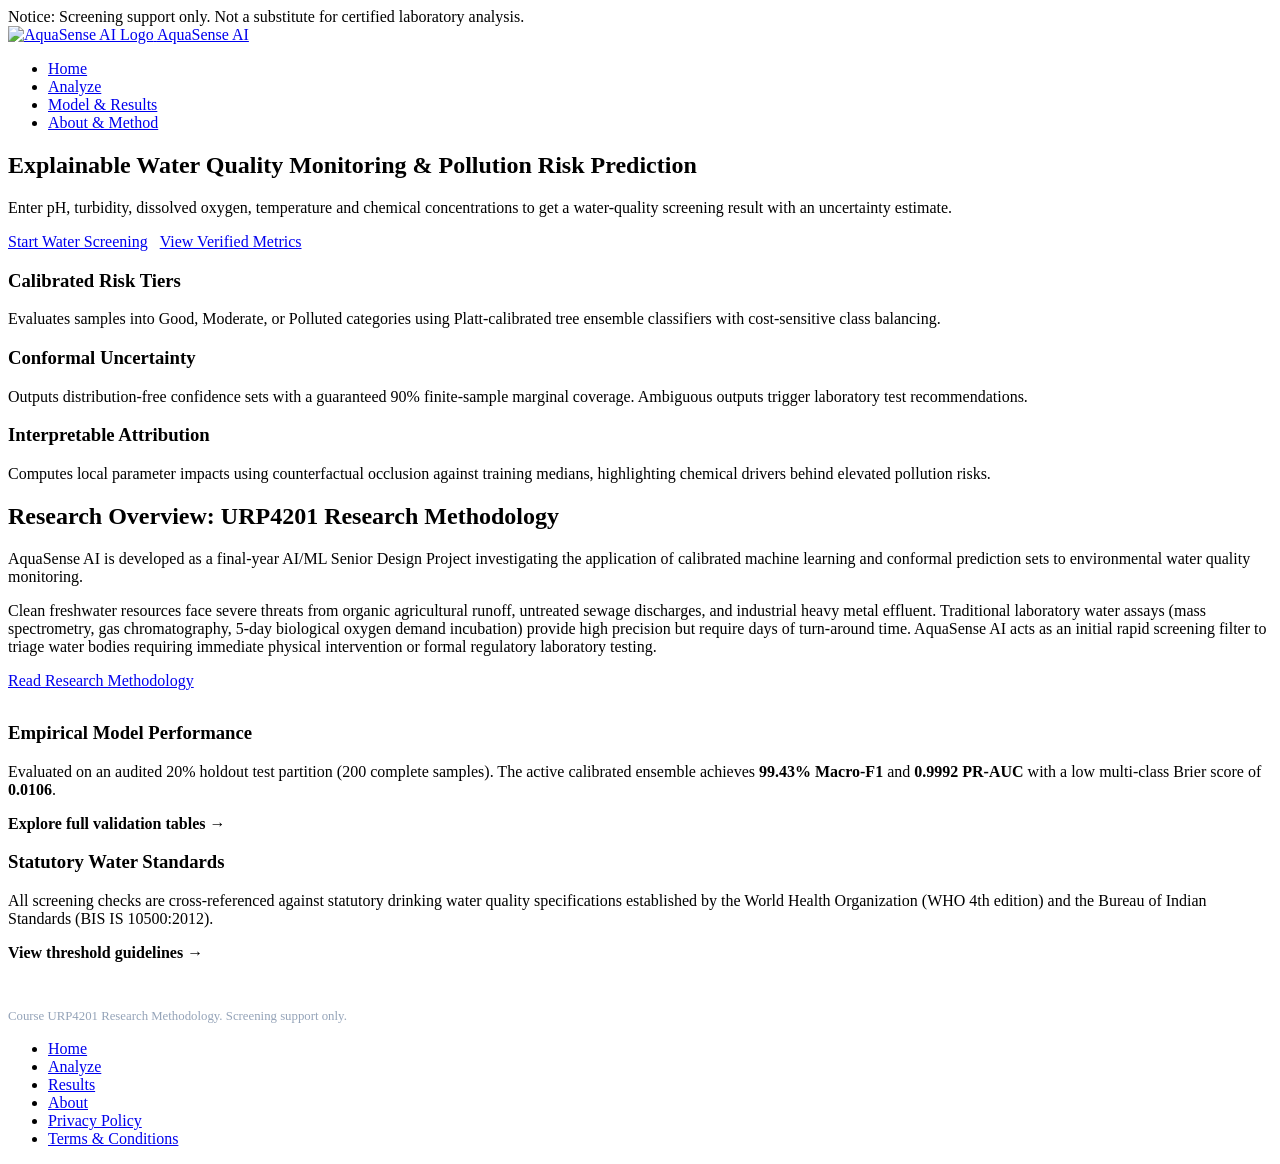
==== web/index.html @ 5e8488dc "feat: complete AquaSense AI senior design project transformation (URP4201) - Restructure codebase to" ====
<!DOCTYPE html>
<html lang="en">
<head>
  <meta charset="UTF-8">
  <meta name="viewport" content="width=device-width, initial-scale=1.0">
  <title>AquaSense AI: Water-Quality Screening & Pollution-Risk Prediction</title>
  <meta name="description" content="Explainable water-quality monitoring and pollution-risk screening with conformal uncertainty quantification. Final-year research project for URP4201.">
  <meta property="og:title" content="AquaSense AI: Water-Quality Screening">
  <meta property="og:description" content="Explainable water-quality monitoring with conformal uncertainty quantification.">
  <meta property="og:type" content="website">
  <link rel="icon" type="image/svg+xml" href="/favicon.svg">
  <link rel="icon" type="image/png" sizes="32x32" href="/favicon-32x32.png">
  <link rel="apple-touch-icon" href="/apple-touch-icon.png">
  <link rel="stylesheet" href="/css/style.css">
</head>
<body>

  <!-- Mandatory Statutory Notice -->
  <div class="disclaimer-banner">
    Notice: Screening support only. Not a substitute for certified laboratory analysis.
  </div>

  <!-- Navigation Header -->
  <header class="site-header">
    <div class="header-container">
      <a href="/index.html" class="brand-link">
        <img src="/favicon.svg" alt="AquaSense AI Logo" class="brand-logo">
        <span>AquaSense AI</span>
      </a>
      <nav>
        <ul class="nav-links">
          <li><a href="/index.html" class="active">Home</a></li>
          <li><a href="/analyze.html">Analyze</a></li>
          <li><a href="/results.html">Model & Results</a></li>
          <li><a href="/about.html">About & Method</a></li>
        </ul>
      </nav>
    </div>
  </header>

  <!-- Main Content -->
  <main class="main-content">
    <section class="hero-box">
      <h1>Explainable Water Quality Monitoring & Pollution Risk Prediction</h1>
      <p class="hero-lead">
        Enter pH, turbidity, dissolved oxygen, temperature and chemical concentrations to get a water-quality screening result with an uncertainty estimate.
      </p>
      <div style="display: flex; gap: 12px; flex-wrap: wrap;">
        <a href="/analyze.html" class="btn btn-primary">Start Water Screening</a>
        <a href="/results.html" class="btn btn-secondary">View Verified Metrics</a>
      </div>
    </section>

    <section class="grid-3">
      <div class="card">
        <h3>Calibrated Risk Tiers</h3>
        <p>
          Evaluates samples into Good, Moderate, or Polluted categories using Platt-calibrated tree ensemble classifiers with cost-sensitive class balancing.
        </p>
      </div>
      <div class="card">
        <h3>Conformal Uncertainty</h3>
        <p>
          Outputs distribution-free confidence sets with a guaranteed 90% finite-sample marginal coverage. Ambiguous outputs trigger laboratory test recommendations.
        </p>
      </div>
      <div class="card">
        <h3>Interpretable Attribution</h3>
        <p>
          Computes local parameter impacts using counterfactual occlusion against training medians, highlighting chemical drivers behind elevated pollution risks.
        </p>
      </div>
    </section>

    <section class="card" style="margin-bottom: 32px;">
      <h2>Research Overview: URP4201 Research Methodology</h2>
      <p>
        AquaSense AI is developed as a final-year AI/ML Senior Design Project investigating the application of calibrated machine learning and conformal prediction sets to environmental water quality monitoring.
      </p>
      <p>
        Clean freshwater resources face severe threats from organic agricultural runoff, untreated sewage discharges, and industrial heavy metal effluent. Traditional laboratory water assays (mass spectrometry, gas chromatography, 5-day biological oxygen demand incubation) provide high precision but require days of turn-around time. AquaSense AI acts as an initial rapid screening filter to triage water bodies requiring immediate physical intervention or formal regulatory laboratory testing.
      </p>
      <div style="margin-top: 16px;">
        <a href="/about.html" class="btn btn-secondary">Read Research Methodology</a>
      </div>
    </section>

    <section class="grid-2">
      <div class="card">
        <h3>Empirical Model Performance</h3>
        <p>
          Evaluated on an audited 20% holdout test partition (200 complete samples). The active calibrated ensemble achieves <strong>99.43% Macro-F1</strong> and <strong>0.9992 PR-AUC</strong> with a low multi-class Brier score of <strong>0.0106</strong>.
        </p>
        <a href="/results.html" style="color: var(--accent); font-weight: 600; text-decoration: none;">Explore full validation tables &rarr;</a>
      </div>
      <div class="card">
        <h3>Statutory Water Standards</h3>
        <p>
          All screening checks are cross-referenced against statutory drinking water quality specifications established by the World Health Organization (WHO 4th edition) and the Bureau of Indian Standards (BIS IS 10500:2012).
        </p>
        <a href="/about.html#standards" style="color: var(--accent); font-weight: 600; text-decoration: none;">View threshold guidelines &rarr;</a>
      </div>
    </section>
  </main>

  <!-- Footer -->
  <footer class="site-footer">
    <div class="footer-container">
      <div>
        <p style="color: #ffffff; font-weight: 600; margin-bottom: 4px;">AquaSense AI Research Initiative</p>
        <p style="font-size: 0.8rem; color: #94a3b8; margin-bottom: 0;">Course URP4201 Research Methodology. Screening support only.</p>
      </div>
      <ul class="footer-links">
        <li><a href="/index.html">Home</a></li>
        <li><a href="/analyze.html">Analyze</a></li>
        <li><a href="/results.html">Results</a></li>
        <li><a href="/about.html">About</a></li>
        <li><a href="/privacy.html">Privacy Policy</a></li>
        <li><a href="/terms.html">Terms & Conditions</a></li>
      </ul>
    </div>
  </footer>

  <script src="/js/main.js"></script>
</body>
</html>
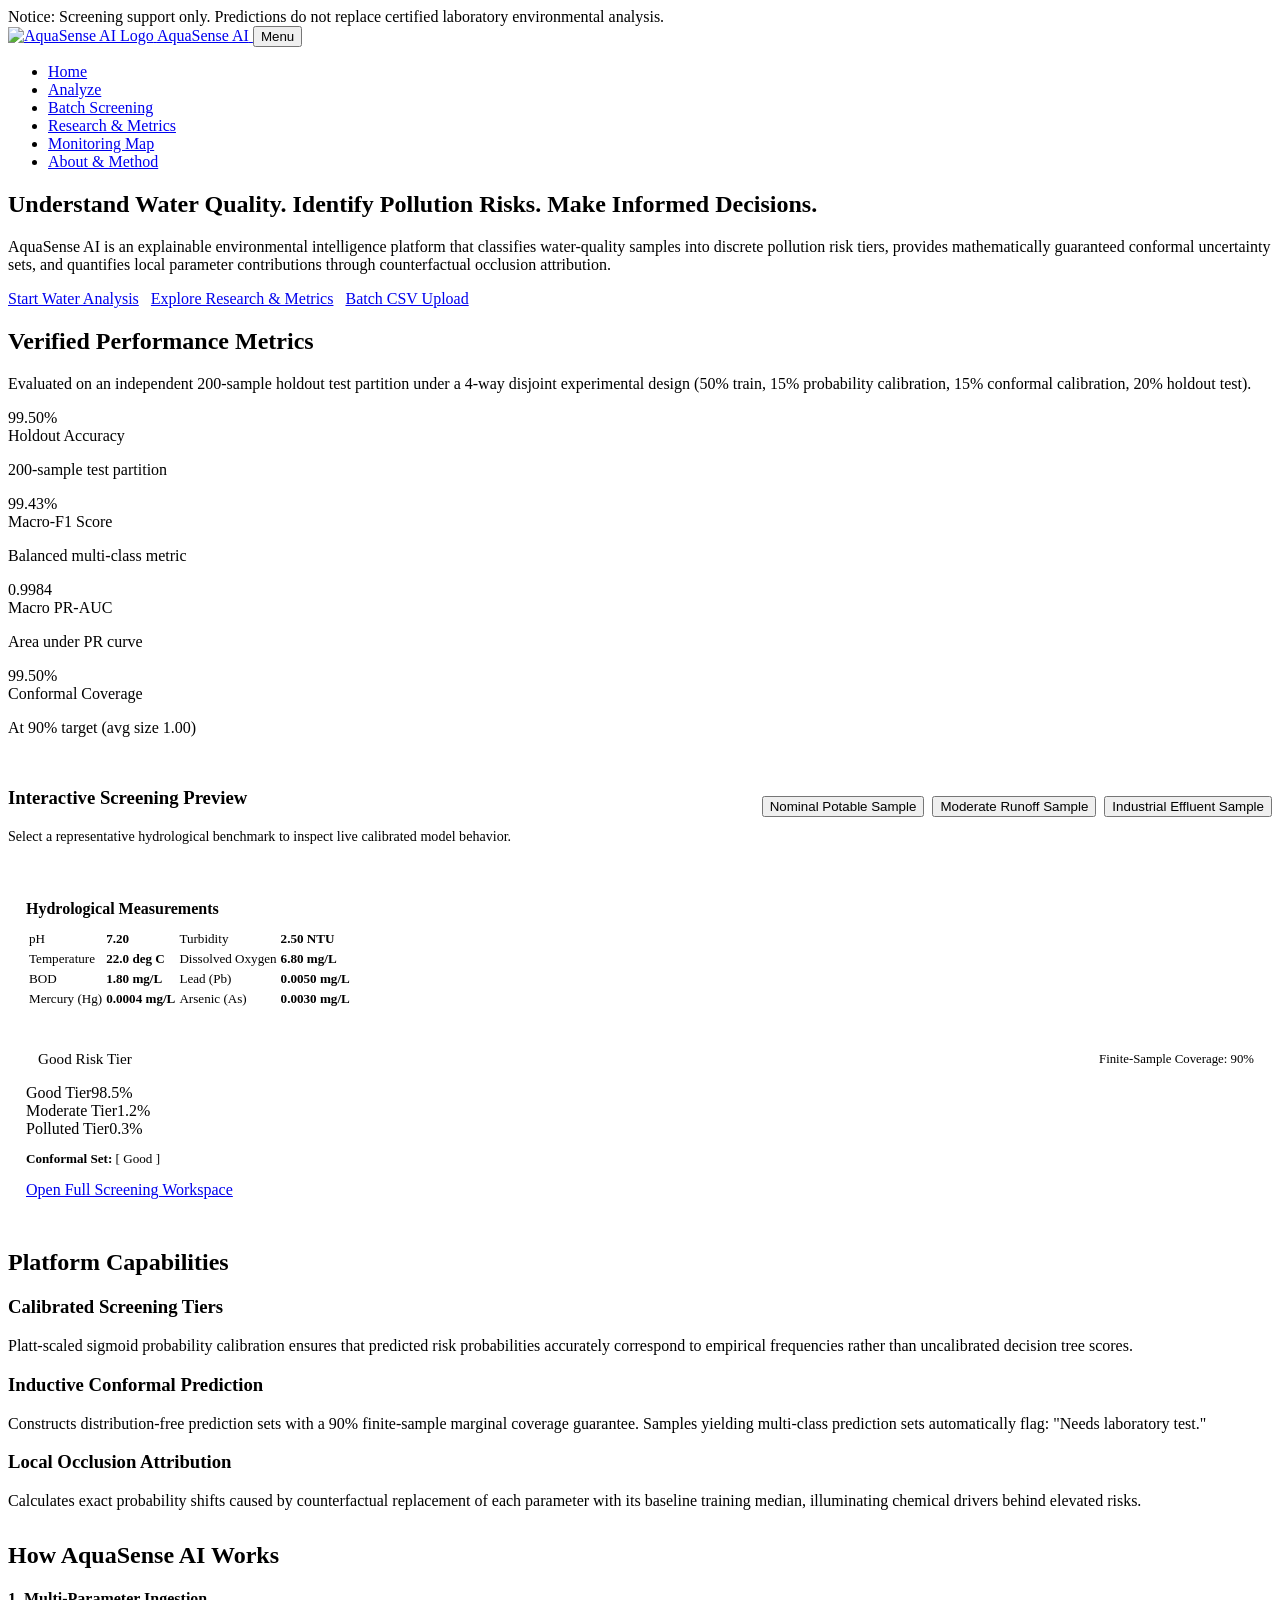
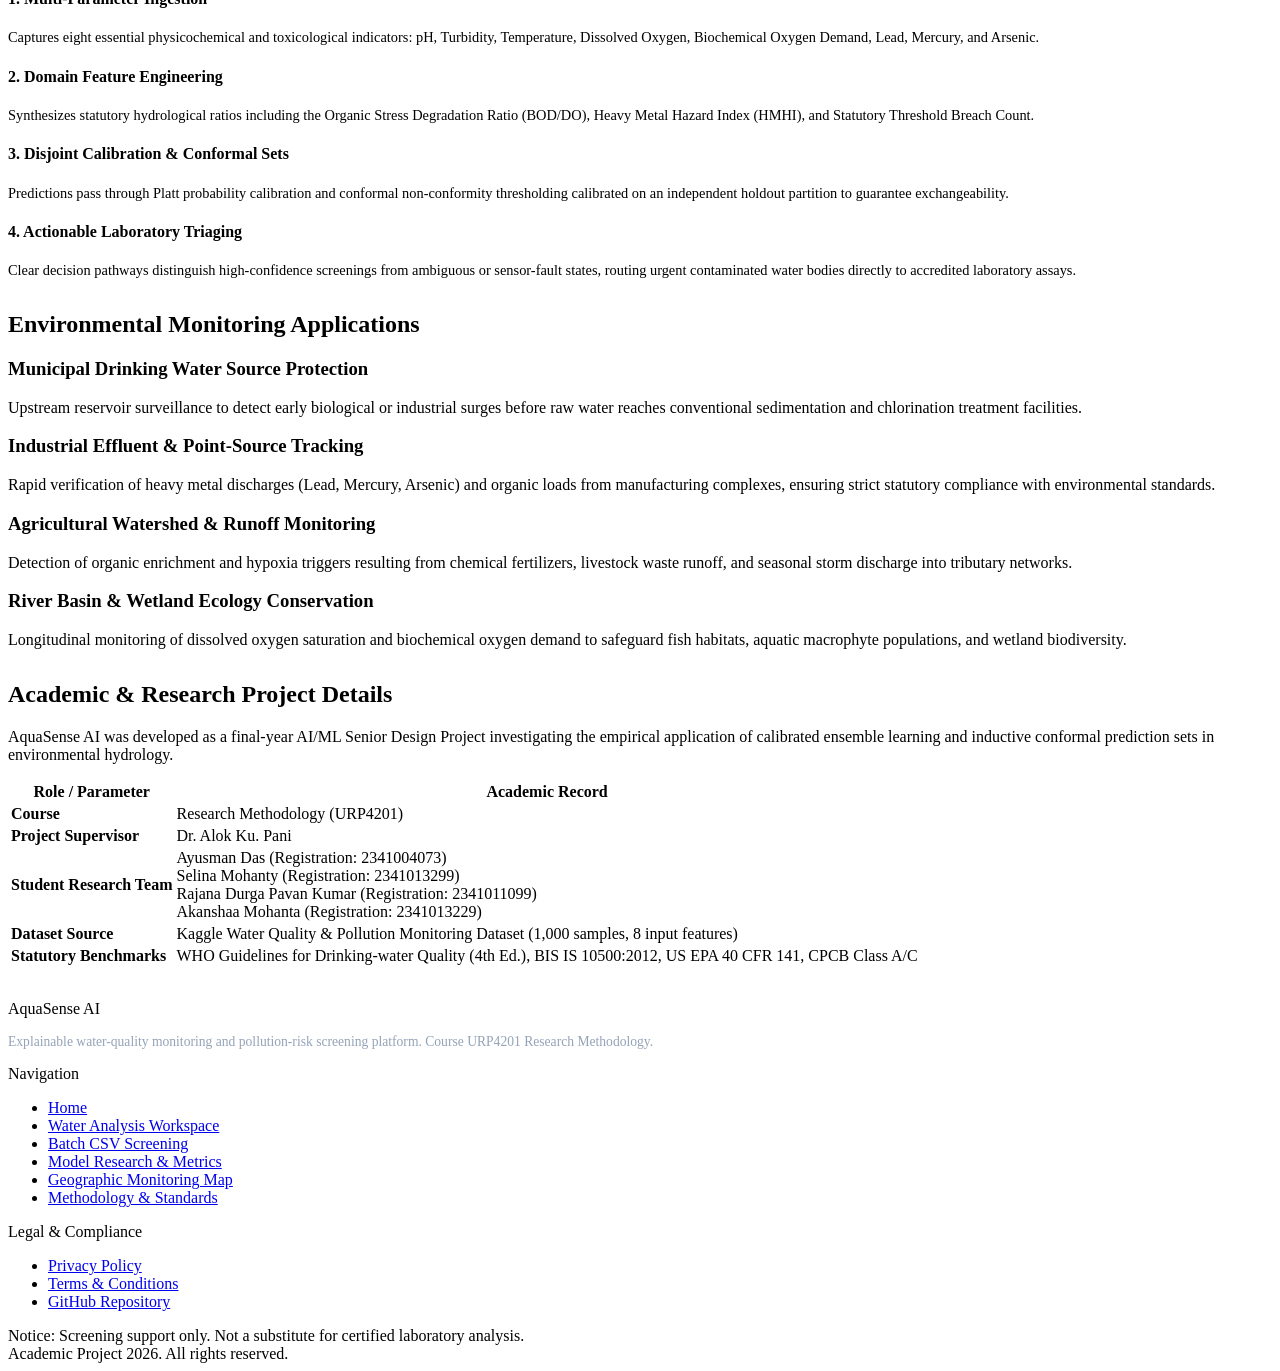
==== commit 65382e0d: "feat(v2): complete research-grade product redesign, 4-way disjoint conformal calibration, and enviro" ====
--- a/web/index.html
+++ b/web/index.html
@@ -3,11 +3,8 @@
 <head>
   <meta charset="UTF-8">
   <meta name="viewport" content="width=device-width, initial-scale=1.0">
-  <title>AquaSense AI: Water-Quality Screening & Pollution-Risk Prediction</title>
-  <meta name="description" content="Explainable water-quality monitoring and pollution-risk screening with conformal uncertainty quantification. Final-year research project for URP4201.">
-  <meta property="og:title" content="AquaSense AI: Water-Quality Screening">
-  <meta property="og:description" content="Explainable water-quality monitoring with conformal uncertainty quantification.">
-  <meta property="og:type" content="website">
+  <title>AquaSense AI: Environmental Water-Quality Intelligence Platform</title>
+  <meta name="description" content="Explainable water-quality monitoring, pollution-risk screening, and inductive conformal uncertainty prediction. Research project for course URP4201.">
   <link rel="icon" type="image/svg+xml" href="/favicon.svg">
   <link rel="icon" type="image/png" sizes="32x32" href="/favicon-32x32.png">
   <link rel="apple-touch-icon" href="/apple-touch-icon.png">
@@ -17,7 +14,7 @@
 
   <!-- Mandatory Statutory Notice -->
   <div class="disclaimer-banner">
-    Notice: Screening support only. Not a substitute for certified laboratory analysis.
+    Notice: Screening support only. Predictions do not replace certified laboratory environmental analysis.
   </div>
 
   <!-- Navigation Header -->
@@ -27,11 +24,14 @@
         <img src="/favicon.svg" alt="AquaSense AI Logo" class="brand-logo">
         <span>AquaSense AI</span>
       </a>
+      <button class="mobile-nav-toggle" id="mobile-nav-btn" aria-label="Toggle Navigation Menu">Menu</button>
       <nav>
-        <ul class="nav-links">
+        <ul class="nav-links" id="nav-menu">
           <li><a href="/index.html" class="active">Home</a></li>
           <li><a href="/analyze.html">Analyze</a></li>
-          <li><a href="/results.html">Model & Results</a></li>
+          <li><a href="/batch.html">Batch Screening</a></li>
+          <li><a href="/results.html">Research & Metrics</a></li>
+          <li><a href="/monitoring.html">Monitoring Map</a></li>
           <li><a href="/about.html">About & Method</a></li>
         </ul>
       </nav>
@@ -40,84 +40,273 @@
 
   <!-- Main Content -->
   <main class="main-content">
+    
+    <!-- Hero Section -->
     <section class="hero-box">
-      <h1>Explainable Water Quality Monitoring & Pollution Risk Prediction</h1>
+      <h1>Understand Water Quality. Identify Pollution Risks. Make Informed Decisions.</h1>
       <p class="hero-lead">
-        Enter pH, turbidity, dissolved oxygen, temperature and chemical concentrations to get a water-quality screening result with an uncertainty estimate.
+        AquaSense AI is an explainable environmental intelligence platform that classifies water-quality samples into discrete pollution risk tiers, provides mathematically guaranteed conformal uncertainty sets, and quantifies local parameter contributions through counterfactual occlusion attribution.
       </p>
       <div style="display: flex; gap: 12px; flex-wrap: wrap;">
-        <a href="/analyze.html" class="btn btn-primary">Start Water Screening</a>
-        <a href="/results.html" class="btn btn-secondary">View Verified Metrics</a>
-      </div>
-    </section>
-
-    <section class="grid-3">
-      <div class="card">
-        <h3>Calibrated Risk Tiers</h3>
-        <p>
-          Evaluates samples into Good, Moderate, or Polluted categories using Platt-calibrated tree ensemble classifiers with cost-sensitive class balancing.
-        </p>
-      </div>
-      <div class="card">
-        <h3>Conformal Uncertainty</h3>
-        <p>
-          Outputs distribution-free confidence sets with a guaranteed 90% finite-sample marginal coverage. Ambiguous outputs trigger laboratory test recommendations.
-        </p>
-      </div>
-      <div class="card">
-        <h3>Interpretable Attribution</h3>
-        <p>
-          Computes local parameter impacts using counterfactual occlusion against training medians, highlighting chemical drivers behind elevated pollution risks.
-        </p>
-      </div>
-    </section>
-
+        <a href="/analyze.html" class="btn btn-primary">Start Water Analysis</a>
+        <a href="/results.html" class="btn btn-secondary">Explore Research & Metrics</a>
+        <a href="/batch.html" class="btn btn-teal">Batch CSV Upload</a>
+      </div>
+    </section>
+
+    <!-- Key Verified Research Metrics -->
+    <section style="margin-bottom: 32px;">
+      <h2>Verified Performance Metrics</h2>
+      <p>
+        Evaluated on an independent 200-sample holdout test partition under a 4-way disjoint experimental design (50% train, 15% probability calibration, 15% conformal calibration, 20% holdout test).
+      </p>
+      <div class="stat-grid">
+        <div class="stat-card">
+          <div class="stat-value" id="stat-accuracy">99.50%</div>
+          <div class="stat-label">Holdout Accuracy</div>
+          <p class="stat-subtext">200-sample test partition</p>
+        </div>
+        <div class="stat-card">
+          <div class="stat-value" id="stat-f1">99.43%</div>
+          <div class="stat-label">Macro-F1 Score</div>
+          <p class="stat-subtext">Balanced multi-class metric</p>
+        </div>
+        <div class="stat-card">
+          <div class="stat-value" id="stat-prauc">0.9984</div>
+          <div class="stat-label">Macro PR-AUC</div>
+          <p class="stat-subtext">Area under PR curve</p>
+        </div>
+        <div class="stat-card">
+          <div class="stat-value" id="stat-coverage">99.50%</div>
+          <div class="stat-label">Conformal Coverage</div>
+          <p class="stat-subtext">At 90% target (avg size 1.00)</p>
+        </div>
+      </div>
+    </section>
+
+    <!-- Interactive Dashboard Preview -->
     <section class="card" style="margin-bottom: 32px;">
-      <h2>Research Overview: URP4201 Research Methodology</h2>
+      <div style="display: flex; justify-content: space-between; align-items: center; flex-wrap: wrap; gap: 12px; margin-bottom: 16px;">
+        <div>
+          <h3>Interactive Screening Preview</h3>
+          <p style="margin-bottom: 0; font-size: 0.88rem;">Select a representative hydrological benchmark to inspect live calibrated model behavior.</p>
+        </div>
+        <div style="display: flex; gap: 8px; flex-wrap: wrap;">
+          <button class="btn btn-secondary btn-sm" id="preview-btn-good">Nominal Potable Sample</button>
+          <button class="btn btn-secondary btn-sm" id="preview-btn-mod">Moderate Runoff Sample</button>
+          <button class="btn btn-secondary btn-sm" id="preview-btn-poll">Industrial Effluent Sample</button>
+        </div>
+      </div>
+
+      <div class="grid-2" style="margin-bottom: 0;">
+        <div style="background-color: var(--bg-primary); padding: 18px; border-radius: 4px; border: 1px solid var(--border-subtle);">
+          <h4 style="margin-bottom: 10px; color: var(--accent);">Hydrological Measurements</h4>
+          <table style="font-size: 0.82rem;">
+            <tbody>
+              <tr><td>pH</td><td id="prev-ph" style="font-weight: 600;">7.20</td><td>Turbidity</td><td id="prev-turb" style="font-weight: 600;">2.50 NTU</td></tr>
+              <tr><td>Temperature</td><td id="prev-temp" style="font-weight: 600;">22.0 deg C</td><td>Dissolved Oxygen</td><td id="prev-do" style="font-weight: 600;">6.80 mg/L</td></tr>
+              <tr><td>BOD</td><td id="prev-bod" style="font-weight: 600;">1.80 mg/L</td><td>Lead (Pb)</td><td id="prev-lead" style="font-weight: 600;">0.0050 mg/L</td></tr>
+              <tr><td>Mercury (Hg)</td><td id="prev-merc" style="font-weight: 600;">0.0004 mg/L</td><td>Arsenic (As)</td><td id="prev-ars" style="font-weight: 600;">0.0030 mg/L</td></tr>
+            </tbody>
+          </table>
+        </div>
+
+        <div style="background-color: var(--bg-primary); padding: 18px; border-radius: 4px; border: 1px solid var(--border-subtle); display: flex; flex-direction: column; justify-content: space-between;">
+          <div>
+            <div style="display: flex; justify-content: space-between; align-items: center; margin-bottom: 12px;">
+              <span id="prev-tier-badge" class="badge badge-good" style="font-size: 0.95rem; padding: 4px 12px;">Good Risk Tier</span>
+              <span style="font-size: 0.8rem; color: var(--text-muted);">Finite-Sample Coverage: 90%</span>
+            </div>
+            
+            <div style="margin-bottom: 12px;">
+              <div class="prob-item">
+                <div class="prob-header"><span>Good Tier</span><span id="prev-prob-good">98.5%</span></div>
+                <div class="prob-track"><div id="prev-bar-good" class="prob-fill-good" style="width: 98.5%;"></div></div>
+              </div>
+              <div class="prob-item">
+                <div class="prob-header"><span>Moderate Tier</span><span id="prev-prob-mod">1.2%</span></div>
+                <div class="prob-track"><div id="prev-bar-mod" class="prob-fill-moderate" style="width: 1.2%;"></div></div>
+              </div>
+              <div class="prob-item">
+                <div class="prob-header"><span>Polluted Tier</span><span id="prev-prob-poll">0.3%</span></div>
+                <div class="prob-track"><div id="prev-bar-poll" class="prob-fill-polluted" style="width: 0.3%;"></div></div>
+              </div>
+            </div>
+
+            <p style="font-size: 0.82rem; margin-bottom: 4px;">
+              <strong>Conformal Set:</strong> <span id="prev-conformal-set">[ Good ]</span>
+            </p>
+          </div>
+          <div style="margin-top: 10px;">
+            <a href="/analyze.html" class="btn btn-primary btn-sm" style="width: 100%;">Open Full Screening Workspace</a>
+          </div>
+        </div>
+      </div>
+    </section>
+
+    <!-- Platform Capabilities -->
+    <section style="margin-bottom: 32px;">
+      <h2>Platform Capabilities</h2>
+      <div class="grid-3">
+        <div class="card">
+          <h3>Calibrated Screening Tiers</h3>
+          <p>
+            Platt-scaled sigmoid probability calibration ensures that predicted risk probabilities accurately correspond to empirical frequencies rather than uncalibrated decision tree scores.
+          </p>
+        </div>
+        <div class="card">
+          <h3>Inductive Conformal Prediction</h3>
+          <p>
+            Constructs distribution-free prediction sets with a 90% finite-sample marginal coverage guarantee. Samples yielding multi-class prediction sets automatically flag: "Needs laboratory test."
+          </p>
+        </div>
+        <div class="card">
+          <h3>Local Occlusion Attribution</h3>
+          <p>
+            Calculates exact probability shifts caused by counterfactual replacement of each parameter with its baseline training median, illuminating chemical drivers behind elevated risks.
+          </p>
+        </div>
+      </div>
+    </section>
+
+    <!-- How It Works -->
+    <section class="card" style="margin-bottom: 32px;">
+      <h2>How AquaSense AI Works</h2>
+      <div class="grid-2" style="margin-bottom: 0;">
+        <div>
+          <h4 style="color: var(--accent);">1. Multi-Parameter Ingestion</h4>
+          <p style="font-size: 0.9rem;">
+            Captures eight essential physicochemical and toxicological indicators: pH, Turbidity, Temperature, Dissolved Oxygen, Biochemical Oxygen Demand, Lead, Mercury, and Arsenic.
+          </p>
+          <h4 style="color: var(--accent);">2. Domain Feature Engineering</h4>
+          <p style="font-size: 0.9rem;">
+            Synthesizes statutory hydrological ratios including the Organic Stress Degradation Ratio (BOD/DO), Heavy Metal Hazard Index (HMHI), and Statutory Threshold Breach Count.
+          </p>
+        </div>
+        <div>
+          <h4 style="color: var(--accent);">3. Disjoint Calibration & Conformal Sets</h4>
+          <p style="font-size: 0.9rem;">
+            Predictions pass through Platt probability calibration and conformal non-conformity thresholding calibrated on an independent holdout partition to guarantee exchangeability.
+          </p>
+          <h4 style="color: var(--accent);">4. Actionable Laboratory Triaging</h4>
+          <p style="font-size: 0.9rem;">
+            Clear decision pathways distinguish high-confidence screenings from ambiguous or sensor-fault states, routing urgent contaminated water bodies directly to accredited laboratory assays.
+          </p>
+        </div>
+      </div>
+    </section>
+
+    <!-- Environmental Applications -->
+    <section style="margin-bottom: 32px;">
+      <h2>Environmental Monitoring Applications</h2>
+      <div class="grid-2">
+        <div class="card">
+          <h3>Municipal Drinking Water Source Protection</h3>
+          <p>
+            Upstream reservoir surveillance to detect early biological or industrial surges before raw water reaches conventional sedimentation and chlorination treatment facilities.
+          </p>
+        </div>
+        <div class="card">
+          <h3>Industrial Effluent & Point-Source Tracking</h3>
+          <p>
+            Rapid verification of heavy metal discharges (Lead, Mercury, Arsenic) and organic loads from manufacturing complexes, ensuring strict statutory compliance with environmental standards.
+          </p>
+        </div>
+        <div class="card">
+          <h3>Agricultural Watershed & Runoff Monitoring</h3>
+          <p>
+            Detection of organic enrichment and hypoxia triggers resulting from chemical fertilizers, livestock waste runoff, and seasonal storm discharge into tributary networks.
+          </p>
+        </div>
+        <div class="card">
+          <h3>River Basin & Wetland Ecology Conservation</h3>
+          <p>
+            Longitudinal monitoring of dissolved oxygen saturation and biochemical oxygen demand to safeguard fish habitats, aquatic macrophyte populations, and wetland biodiversity.
+          </p>
+        </div>
+      </div>
+    </section>
+
+    <!-- Academic Information & Research Team -->
+    <section class="card" style="margin-bottom: 32px;">
+      <h2>Academic & Research Project Details</h2>
       <p>
-        AquaSense AI is developed as a final-year AI/ML Senior Design Project investigating the application of calibrated machine learning and conformal prediction sets to environmental water quality monitoring.
+        AquaSense AI was developed as a final-year AI/ML Senior Design Project investigating the empirical application of calibrated ensemble learning and inductive conformal prediction sets in environmental hydrology.
       </p>
-      <p>
-        Clean freshwater resources face severe threats from organic agricultural runoff, untreated sewage discharges, and industrial heavy metal effluent. Traditional laboratory water assays (mass spectrometry, gas chromatography, 5-day biological oxygen demand incubation) provide high precision but require days of turn-around time. AquaSense AI acts as an initial rapid screening filter to triage water bodies requiring immediate physical intervention or formal regulatory laboratory testing.
-      </p>
-      <div style="margin-top: 16px;">
-        <a href="/about.html" class="btn btn-secondary">Read Research Methodology</a>
-      </div>
-    </section>
-
-    <section class="grid-2">
-      <div class="card">
-        <h3>Empirical Model Performance</h3>
-        <p>
-          Evaluated on an audited 20% holdout test partition (200 complete samples). The active calibrated ensemble achieves <strong>99.43% Macro-F1</strong> and <strong>0.9992 PR-AUC</strong> with a low multi-class Brier score of <strong>0.0106</strong>.
-        </p>
-        <a href="/results.html" style="color: var(--accent); font-weight: 600; text-decoration: none;">Explore full validation tables &rarr;</a>
-      </div>
-      <div class="card">
-        <h3>Statutory Water Standards</h3>
-        <p>
-          All screening checks are cross-referenced against statutory drinking water quality specifications established by the World Health Organization (WHO 4th edition) and the Bureau of Indian Standards (BIS IS 10500:2012).
-        </p>
-        <a href="/about.html#standards" style="color: var(--accent); font-weight: 600; text-decoration: none;">View threshold guidelines &rarr;</a>
-      </div>
-    </section>
+      
+      <div class="table-wrapper">
+        <table>
+          <thead>
+            <tr>
+              <th>Role / Parameter</th>
+              <th>Academic Record</th>
+            </tr>
+          </thead>
+          <tbody>
+            <tr>
+              <td><strong>Course</strong></td>
+              <td>Research Methodology (URP4201)</td>
+            </tr>
+            <tr>
+              <td><strong>Project Supervisor</strong></td>
+              <td>Dr. Alok Ku. Pani</td>
+            </tr>
+            <tr>
+              <td><strong>Student Research Team</strong></td>
+              <td>
+                Ayusman Das (Registration: 2341004073)<br>
+                Selina Mohanty (Registration: 2341013299)<br>
+                Rajana Durga Pavan Kumar (Registration: 2341011099)<br>
+                Akanshaa Mohanta (Registration: 2341013229)
+              </td>
+            </tr>
+            <tr>
+              <td><strong>Dataset Source</strong></td>
+              <td>Kaggle Water Quality & Pollution Monitoring Dataset (1,000 samples, 8 input features)</td>
+            </tr>
+            <tr>
+              <td><strong>Statutory Benchmarks</strong></td>
+              <td>WHO Guidelines for Drinking-water Quality (4th Ed.), BIS IS 10500:2012, US EPA 40 CFR 141, CPCB Class A/C</td>
+            </tr>
+          </tbody>
+        </table>
+      </div>
+    </section>
+
   </main>
 
-  <!-- Footer -->
+  <!-- Site Footer -->
   <footer class="site-footer">
     <div class="footer-container">
-      <div>
-        <p style="color: #ffffff; font-weight: 600; margin-bottom: 4px;">AquaSense AI Research Initiative</p>
-        <p style="font-size: 0.8rem; color: #94a3b8; margin-bottom: 0;">Course URP4201 Research Methodology. Screening support only.</p>
-      </div>
-      <ul class="footer-links">
-        <li><a href="/index.html">Home</a></li>
-        <li><a href="/analyze.html">Analyze</a></li>
-        <li><a href="/results.html">Results</a></li>
-        <li><a href="/about.html">About</a></li>
-        <li><a href="/privacy.html">Privacy Policy</a></li>
-        <li><a href="/terms.html">Terms & Conditions</a></li>
-      </ul>
+      <div class="footer-col">
+        <div class="footer-title">AquaSense AI</div>
+        <p style="font-size: 0.85rem; color: #94a3b8; line-height: 1.5;">
+          Explainable water-quality monitoring and pollution-risk screening platform. Course URP4201 Research Methodology.
+        </p>
+      </div>
+      <div class="footer-col">
+        <div class="footer-title">Navigation</div>
+        <ul class="footer-links">
+          <li><a href="/index.html">Home</a></li>
+          <li><a href="/analyze.html">Water Analysis Workspace</a></li>
+          <li><a href="/batch.html">Batch CSV Screening</a></li>
+          <li><a href="/results.html">Model Research & Metrics</a></li>
+          <li><a href="/monitoring.html">Geographic Monitoring Map</a></li>
+          <li><a href="/about.html">Methodology & Standards</a></li>
+        </ul>
+      </div>
+      <div class="footer-col">
+        <div class="footer-title">Legal & Compliance</div>
+        <ul class="footer-links">
+          <li><a href="/privacy.html">Privacy Policy</a></li>
+          <li><a href="/terms.html">Terms & Conditions</a></li>
+          <li><a href="https://github.com/DurgaPavan0923/AquaSenseAI" target="_blank" rel="noopener noreferrer">GitHub Repository</a></li>
+        </ul>
+      </div>
+    </div>
+    <div class="footer-bottom">
+      <div>Notice: Screening support only. Not a substitute for certified laboratory analysis.</div>
+      <div>Academic Project 2026. All rights reserved.</div>
     </div>
   </footer>
 
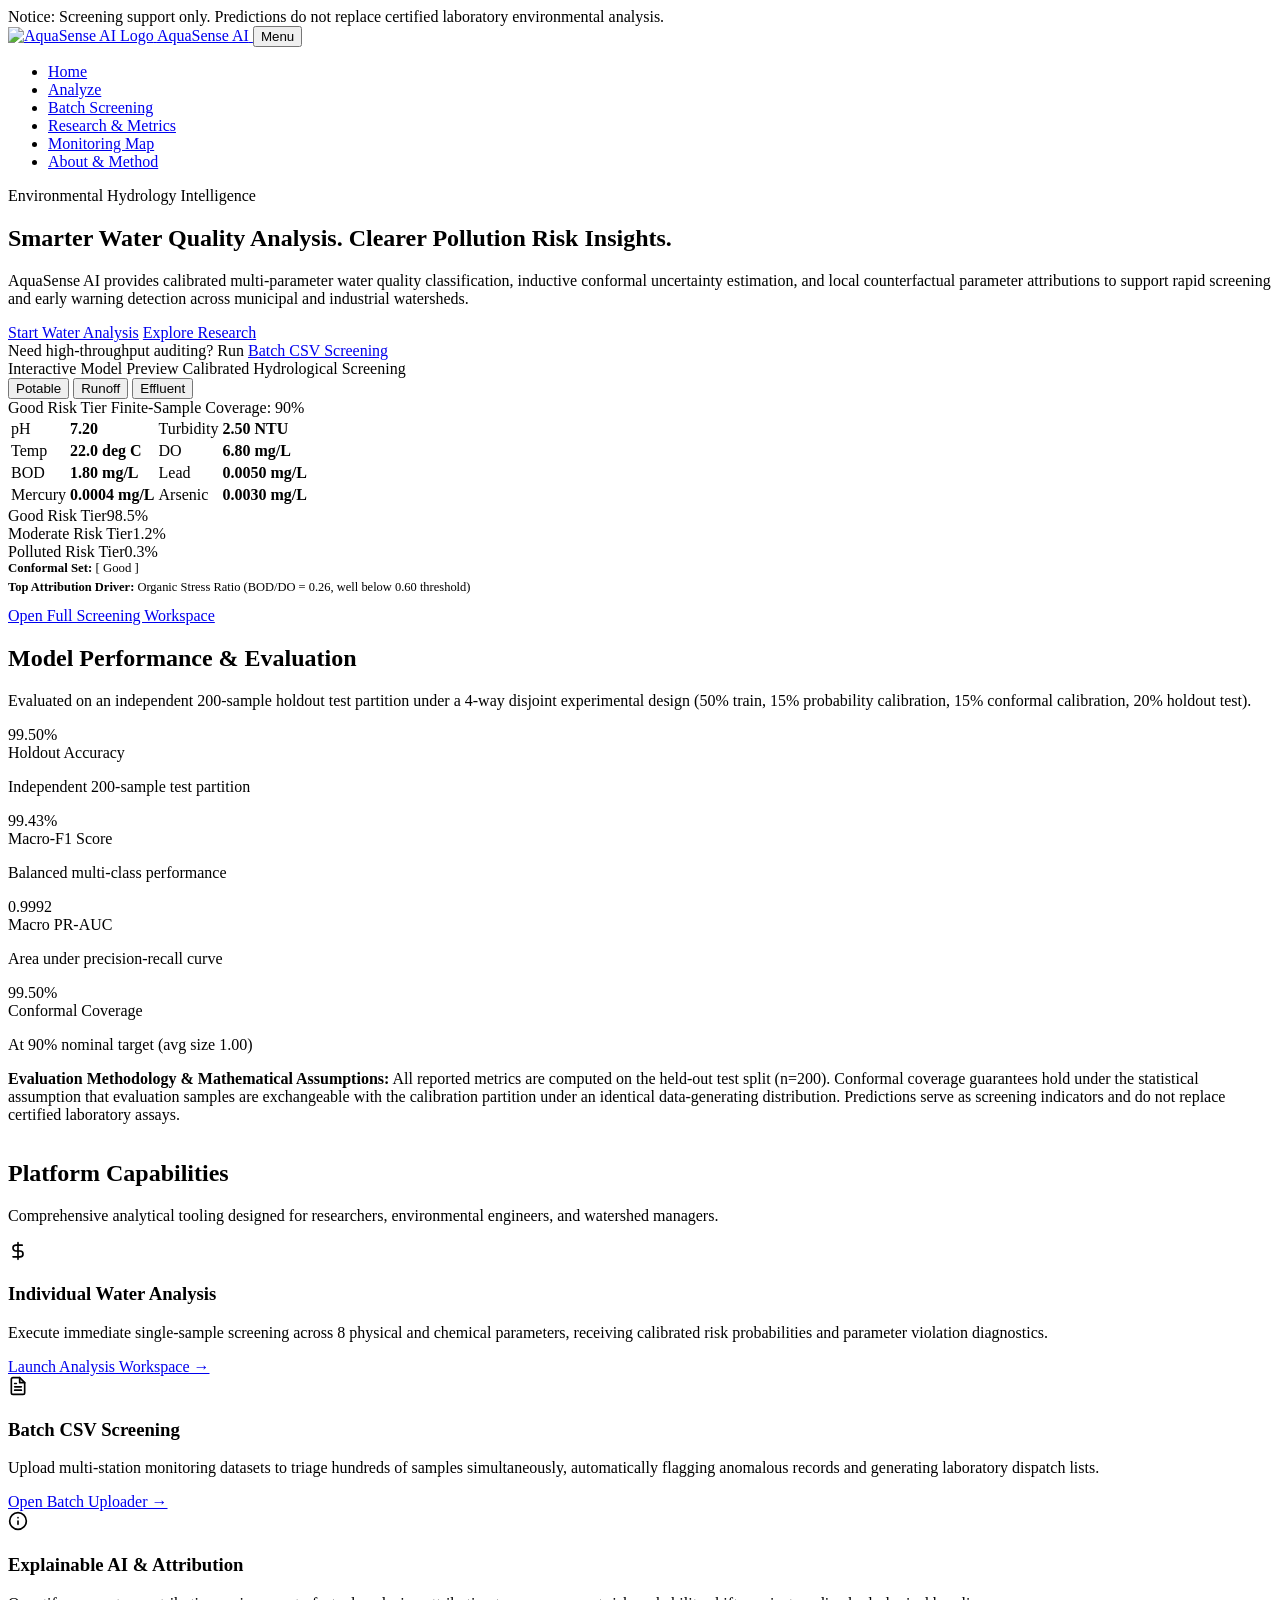
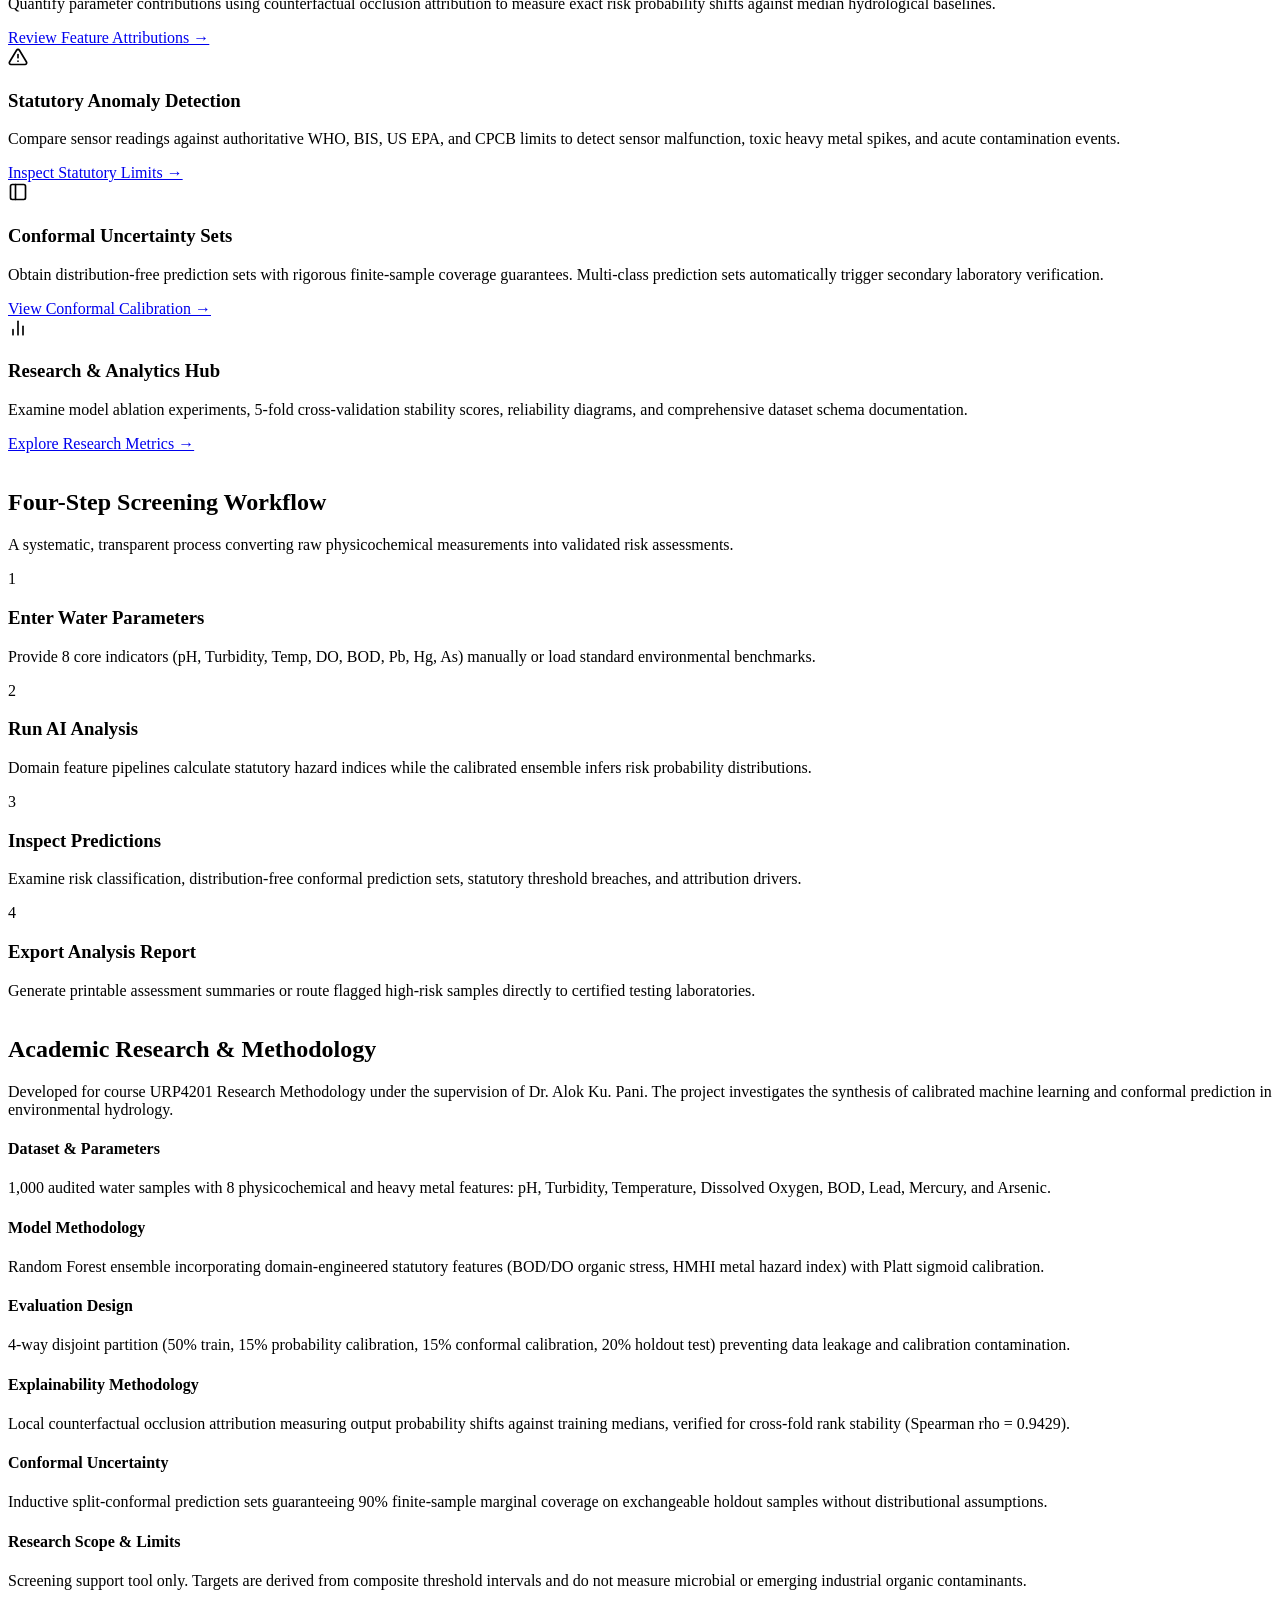
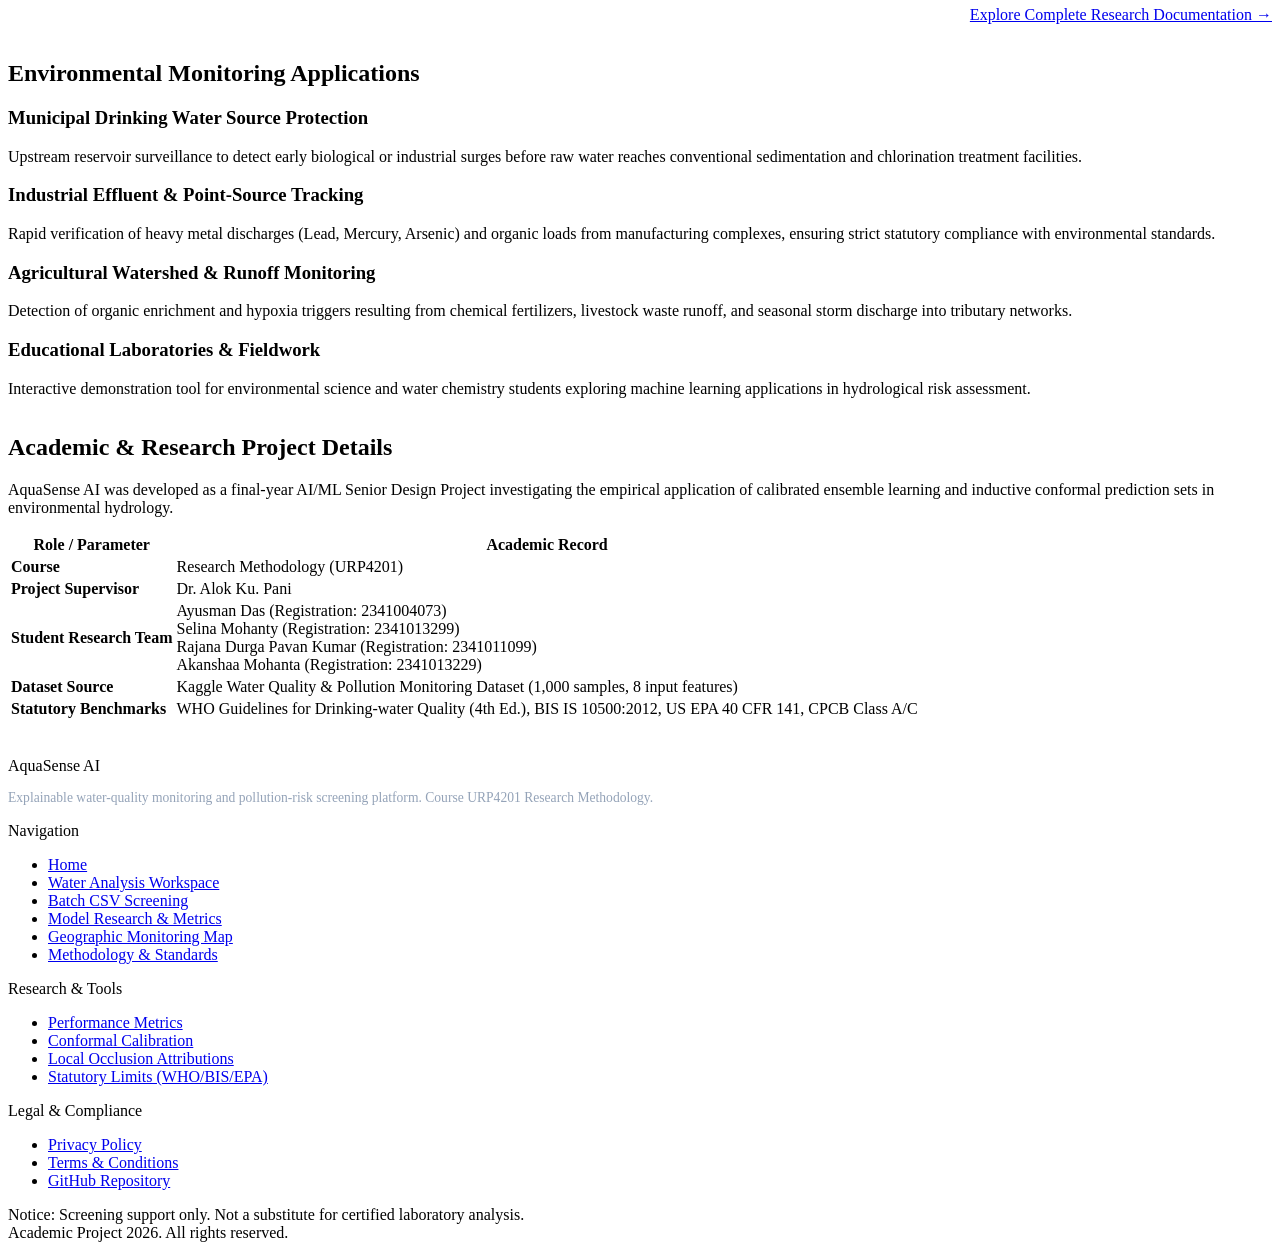
==== commit c49e292b: "feat(homepage): redesign homepage layout with two-column hero, preview card, workflow, and capabilit" ====
--- a/web/index.html
+++ b/web/index.html
@@ -20,19 +20,19 @@
   <!-- Navigation Header -->
   <header class="site-header">
     <div class="header-container">
-      <a href="/index.html" class="brand-link">
-        <img src="/favicon.svg" alt="AquaSense AI Logo" class="brand-logo">
+      <a href="/index.html" class="brand-link" aria-label="AquaSense AI Homepage">
+        <img src="/favicon.svg" alt="AquaSense AI Logo" class="brand-logo" width="28" height="28">
         <span>AquaSense AI</span>
       </a>
       <button class="mobile-nav-toggle" id="mobile-nav-btn" aria-label="Toggle Navigation Menu">Menu</button>
-      <nav>
+      <nav aria-label="Main Navigation">
         <ul class="nav-links" id="nav-menu">
           <li><a href="/index.html" class="active">Home</a></li>
           <li><a href="/analyze.html">Analyze</a></li>
           <li><a href="/batch.html">Batch Screening</a></li>
-          <li><a href="/results.html">Research & Metrics</a></li>
+          <li><a href="/results.html">Research &amp; Metrics</a></li>
           <li><a href="/monitoring.html">Monitoring Map</a></li>
-          <li><a href="/about.html">About & Method</a></li>
+          <li><a href="/about.html">About &amp; Method</a></li>
         </ul>
       </nav>
     </div>
@@ -41,22 +41,98 @@
   <!-- Main Content -->
   <main class="main-content">
     
-    <!-- Hero Section -->
-    <section class="hero-box">
-      <h1>Understand Water Quality. Identify Pollution Risks. Make Informed Decisions.</h1>
-      <p class="hero-lead">
-        AquaSense AI is an explainable environmental intelligence platform that classifies water-quality samples into discrete pollution risk tiers, provides mathematically guaranteed conformal uncertainty sets, and quantifies local parameter contributions through counterfactual occlusion attribution.
-      </p>
-      <div style="display: flex; gap: 12px; flex-wrap: wrap;">
-        <a href="/analyze.html" class="btn btn-primary">Start Water Analysis</a>
-        <a href="/results.html" class="btn btn-secondary">Explore Research & Metrics</a>
-        <a href="/batch.html" class="btn btn-teal">Batch CSV Upload</a>
-      </div>
-    </section>
-
-    <!-- Key Verified Research Metrics -->
-    <section style="margin-bottom: 32px;">
-      <h2>Verified Performance Metrics</h2>
+    <!-- Hero Section: Modern Two-Column Layout -->
+    <section class="hero-two-col">
+      <div class="hero-content">
+        <div class="hero-badge-pill">Environmental Hydrology Intelligence</div>
+        <h1>Smarter Water Quality Analysis. Clearer Pollution Risk Insights.</h1>
+        <p class="hero-lead">
+          AquaSense AI provides calibrated multi-parameter water quality classification, inductive conformal uncertainty estimation, and local counterfactual parameter attributions to support rapid screening and early warning detection across municipal and industrial watersheds.
+        </p>
+        <div class="hero-actions">
+          <a href="/analyze.html" class="btn btn-primary">Start Water Analysis</a>
+          <a href="/results.html" class="btn btn-secondary">Explore Research</a>
+        </div>
+        <div class="hero-batch-link">
+          Need high-throughput auditing? Run <a href="/batch.html">Batch CSV Screening</a>
+        </div>
+      </div>
+
+      <div class="hero-preview-card">
+        <div class="preview-header">
+          <div class="preview-header-titles">
+            <span class="preview-title">Interactive Model Preview</span>
+            <span class="preview-subtitle">Calibrated Hydrological Screening</span>
+          </div>
+          <div class="preview-toggle-group">
+            <button class="btn btn-secondary btn-sm preview-btn active" id="preview-btn-good">Potable</button>
+            <button class="btn btn-secondary btn-sm preview-btn" id="preview-btn-mod">Runoff</button>
+            <button class="btn btn-secondary btn-sm preview-btn" id="preview-btn-poll">Effluent</button>
+          </div>
+        </div>
+
+        <div class="preview-classification-bar">
+          <span id="prev-tier-badge" class="badge badge-good">Good Risk Tier</span>
+          <span class="preview-confidence-tag">Finite-Sample Coverage: 90%</span>
+        </div>
+
+        <!-- Compact Parameter Table -->
+        <table class="preview-table">
+          <tbody>
+            <tr>
+              <td>pH</td><td id="prev-ph" style="font-weight: 600;">7.20</td>
+              <td>Turbidity</td><td id="prev-turb" style="font-weight: 600;">2.50 NTU</td>
+            </tr>
+            <tr>
+              <td>Temp</td><td id="prev-temp" style="font-weight: 600;">22.0 deg C</td>
+              <td>DO</td><td id="prev-do" style="font-weight: 600;">6.80 mg/L</td>
+            </tr>
+            <tr>
+              <td>BOD</td><td id="prev-bod" style="font-weight: 600;">1.80 mg/L</td>
+              <td>Lead</td><td id="prev-lead" style="font-weight: 600;">0.0050 mg/L</td>
+            </tr>
+            <tr>
+              <td>Mercury</td><td id="prev-merc" style="font-weight: 600;">0.0004 mg/L</td>
+              <td>Arsenic</td><td id="prev-ars" style="font-weight: 600;">0.0030 mg/L</td>
+            </tr>
+          </tbody>
+        </table>
+
+        <!-- Calibrated Probability Bars -->
+        <div class="preview-prob-group">
+          <div class="prob-item">
+            <div class="prob-header"><span>Good Risk Tier</span><span id="prev-prob-good">98.5%</span></div>
+            <div class="prob-track"><div id="prev-bar-good" class="prob-fill-good" style="width: 98.5%;"></div></div>
+          </div>
+          <div class="prob-item">
+            <div class="prob-header"><span>Moderate Risk Tier</span><span id="prev-prob-mod">1.2%</span></div>
+            <div class="prob-track"><div id="prev-bar-mod" class="prob-fill-moderate" style="width: 1.2%;"></div></div>
+          </div>
+          <div class="prob-item">
+            <div class="prob-header"><span>Polluted Risk Tier</span><span id="prev-prob-poll">0.3%</span></div>
+            <div class="prob-track"><div id="prev-bar-poll" class="prob-fill-polluted" style="width: 0.3%;"></div></div>
+          </div>
+        </div>
+
+        <!-- Explainability Factor -->
+        <div class="preview-footer-info">
+          <div style="font-size: 0.8rem; margin-bottom: 4px;">
+            <strong>Conformal Set:</strong> <span id="prev-conformal-set">[ Good ]</span>
+          </div>
+          <div style="font-size: 0.78rem; color: var(--text-muted);">
+            <strong>Top Attribution Driver:</strong> <span id="prev-attribution">Organic Stress Ratio (BOD/DO = 0.26, well below 0.60 threshold)</span>
+          </div>
+        </div>
+
+        <div style="margin-top: 12px;">
+          <a href="/analyze.html" class="btn btn-primary btn-sm" style="width: 100%;">Open Full Screening Workspace</a>
+        </div>
+      </div>
+    </section>
+
+    <!-- Model Performance & Evaluation Section -->
+    <section style="margin-bottom: 36px;">
+      <h2>Model Performance &amp; Evaluation</h2>
       <p>
         Evaluated on an independent 200-sample holdout test partition under a 4-way disjoint experimental design (50% train, 15% probability calibration, 15% conformal calibration, 20% holdout test).
       </p>
@@ -64,140 +140,255 @@
         <div class="stat-card">
           <div class="stat-value" id="stat-accuracy">99.50%</div>
           <div class="stat-label">Holdout Accuracy</div>
-          <p class="stat-subtext">200-sample test partition</p>
+          <p class="stat-subtext">Independent 200-sample test partition</p>
         </div>
         <div class="stat-card">
           <div class="stat-value" id="stat-f1">99.43%</div>
           <div class="stat-label">Macro-F1 Score</div>
-          <p class="stat-subtext">Balanced multi-class metric</p>
+          <p class="stat-subtext">Balanced multi-class performance</p>
         </div>
         <div class="stat-card">
-          <div class="stat-value" id="stat-prauc">0.9984</div>
+          <div class="stat-value" id="stat-prauc">0.9992</div>
           <div class="stat-label">Macro PR-AUC</div>
-          <p class="stat-subtext">Area under PR curve</p>
+          <p class="stat-subtext">Area under precision-recall curve</p>
         </div>
         <div class="stat-card">
           <div class="stat-value" id="stat-coverage">99.50%</div>
           <div class="stat-label">Conformal Coverage</div>
-          <p class="stat-subtext">At 90% target (avg size 1.00)</p>
-        </div>
-      </div>
-    </section>
-
-    <!-- Interactive Dashboard Preview -->
-    <section class="card" style="margin-bottom: 32px;">
-      <div style="display: flex; justify-content: space-between; align-items: center; flex-wrap: wrap; gap: 12px; margin-bottom: 16px;">
-        <div>
-          <h3>Interactive Screening Preview</h3>
-          <p style="margin-bottom: 0; font-size: 0.88rem;">Select a representative hydrological benchmark to inspect live calibrated model behavior.</p>
-        </div>
-        <div style="display: flex; gap: 8px; flex-wrap: wrap;">
-          <button class="btn btn-secondary btn-sm" id="preview-btn-good">Nominal Potable Sample</button>
-          <button class="btn btn-secondary btn-sm" id="preview-btn-mod">Moderate Runoff Sample</button>
-          <button class="btn btn-secondary btn-sm" id="preview-btn-poll">Industrial Effluent Sample</button>
-        </div>
-      </div>
-
-      <div class="grid-2" style="margin-bottom: 0;">
-        <div style="background-color: var(--bg-primary); padding: 18px; border-radius: 4px; border: 1px solid var(--border-subtle);">
-          <h4 style="margin-bottom: 10px; color: var(--accent);">Hydrological Measurements</h4>
-          <table style="font-size: 0.82rem;">
-            <tbody>
-              <tr><td>pH</td><td id="prev-ph" style="font-weight: 600;">7.20</td><td>Turbidity</td><td id="prev-turb" style="font-weight: 600;">2.50 NTU</td></tr>
-              <tr><td>Temperature</td><td id="prev-temp" style="font-weight: 600;">22.0 deg C</td><td>Dissolved Oxygen</td><td id="prev-do" style="font-weight: 600;">6.80 mg/L</td></tr>
-              <tr><td>BOD</td><td id="prev-bod" style="font-weight: 600;">1.80 mg/L</td><td>Lead (Pb)</td><td id="prev-lead" style="font-weight: 600;">0.0050 mg/L</td></tr>
-              <tr><td>Mercury (Hg)</td><td id="prev-merc" style="font-weight: 600;">0.0004 mg/L</td><td>Arsenic (As)</td><td id="prev-ars" style="font-weight: 600;">0.0030 mg/L</td></tr>
-            </tbody>
-          </table>
-        </div>
-
-        <div style="background-color: var(--bg-primary); padding: 18px; border-radius: 4px; border: 1px solid var(--border-subtle); display: flex; flex-direction: column; justify-content: space-between;">
+          <p class="stat-subtext">At 90% nominal target (avg size 1.00)</p>
+        </div>
+      </div>
+      <div class="methodology-box">
+        <strong>Evaluation Methodology &amp; Mathematical Assumptions:</strong> All reported metrics are computed on the held-out test split (n=200). Conformal coverage guarantees hold under the statistical assumption that evaluation samples are exchangeable with the calibration partition under an identical data-generating distribution. Predictions serve as screening indicators and do not replace certified laboratory assays.
+      </div>
+    </section>
+
+    <!-- Platform Capabilities Section -->
+    <section style="margin-bottom: 36px;">
+      <h2>Platform Capabilities</h2>
+      <p>Comprehensive analytical tooling designed for researchers, environmental engineers, and watershed managers.</p>
+      <div class="capability-grid">
+        
+        <!-- Capability 1 -->
+        <div class="capability-card">
           <div>
-            <div style="display: flex; justify-content: space-between; align-items: center; margin-bottom: 12px;">
-              <span id="prev-tier-badge" class="badge badge-good" style="font-size: 0.95rem; padding: 4px 12px;">Good Risk Tier</span>
-              <span style="font-size: 0.8rem; color: var(--text-muted);">Finite-Sample Coverage: 90%</span>
+            <div class="capability-icon-wrap">
+              <svg width="20" height="20" viewBox="0 0 24 24" fill="none" stroke="currentColor" stroke-width="2" stroke-linecap="round" stroke-linejoin="round">
+                <path d="M12 2v20M17 5H9.5a3.5 3.5 0 0 0 0 7h5a3.5 3.5 0 0 1 0 7H6"/>
+              </svg>
             </div>
-            
-            <div style="margin-bottom: 12px;">
-              <div class="prob-item">
-                <div class="prob-header"><span>Good Tier</span><span id="prev-prob-good">98.5%</span></div>
-                <div class="prob-track"><div id="prev-bar-good" class="prob-fill-good" style="width: 98.5%;"></div></div>
-              </div>
-              <div class="prob-item">
-                <div class="prob-header"><span>Moderate Tier</span><span id="prev-prob-mod">1.2%</span></div>
-                <div class="prob-track"><div id="prev-bar-mod" class="prob-fill-moderate" style="width: 1.2%;"></div></div>
-              </div>
-              <div class="prob-item">
-                <div class="prob-header"><span>Polluted Tier</span><span id="prev-prob-poll">0.3%</span></div>
-                <div class="prob-track"><div id="prev-bar-poll" class="prob-fill-polluted" style="width: 0.3%;"></div></div>
-              </div>
+            <h3 class="capability-title">Individual Water Analysis</h3>
+            <p class="capability-desc">
+              Execute immediate single-sample screening across 8 physical and chemical parameters, receiving calibrated risk probabilities and parameter violation diagnostics.
+            </p>
+          </div>
+          <a href="/analyze.html" class="capability-link">
+            Launch Analysis Workspace &rarr;
+          </a>
+        </div>
+
+        <!-- Capability 2 -->
+        <div class="capability-card">
+          <div>
+            <div class="capability-icon-wrap">
+              <svg width="20" height="20" viewBox="0 0 24 24" fill="none" stroke="currentColor" stroke-width="2" stroke-linecap="round" stroke-linejoin="round">
+                <path d="M14 2H6a2 2 0 0 0-2 2v16a2 2 0 0 0 2 2h12a2 2 0 0 0 2-2V8z"/>
+                <polyline points="14 2 14 8 20 8"/>
+                <line x1="16" y1="13" x2="8" y2="13"/>
+                <line x1="16" y1="17" x2="8" y2="17"/>
+                <polyline points="10 9 9 9 8 9"/>
+              </svg>
             </div>
-
-            <p style="font-size: 0.82rem; margin-bottom: 4px;">
-              <strong>Conformal Set:</strong> <span id="prev-conformal-set">[ Good ]</span>
+            <h3 class="capability-title">Batch CSV Screening</h3>
+            <p class="capability-desc">
+              Upload multi-station monitoring datasets to triage hundreds of samples simultaneously, automatically flagging anomalous records and generating laboratory dispatch lists.
             </p>
           </div>
-          <div style="margin-top: 10px;">
-            <a href="/analyze.html" class="btn btn-primary btn-sm" style="width: 100%;">Open Full Screening Workspace</a>
-          </div>
-        </div>
-      </div>
-    </section>
-
-    <!-- Platform Capabilities -->
-    <section style="margin-bottom: 32px;">
-      <h2>Platform Capabilities</h2>
-      <div class="grid-3">
-        <div class="card">
-          <h3>Calibrated Screening Tiers</h3>
-          <p>
-            Platt-scaled sigmoid probability calibration ensures that predicted risk probabilities accurately correspond to empirical frequencies rather than uncalibrated decision tree scores.
-          </p>
-        </div>
-        <div class="card">
-          <h3>Inductive Conformal Prediction</h3>
-          <p>
-            Constructs distribution-free prediction sets with a 90% finite-sample marginal coverage guarantee. Samples yielding multi-class prediction sets automatically flag: "Needs laboratory test."
-          </p>
-        </div>
-        <div class="card">
-          <h3>Local Occlusion Attribution</h3>
-          <p>
-            Calculates exact probability shifts caused by counterfactual replacement of each parameter with its baseline training median, illuminating chemical drivers behind elevated risks.
-          </p>
-        </div>
-      </div>
-    </section>
-
-    <!-- How It Works -->
-    <section class="card" style="margin-bottom: 32px;">
-      <h2>How AquaSense AI Works</h2>
-      <div class="grid-2" style="margin-bottom: 0;">
-        <div>
-          <h4 style="color: var(--accent);">1. Multi-Parameter Ingestion</h4>
-          <p style="font-size: 0.9rem;">
-            Captures eight essential physicochemical and toxicological indicators: pH, Turbidity, Temperature, Dissolved Oxygen, Biochemical Oxygen Demand, Lead, Mercury, and Arsenic.
-          </p>
-          <h4 style="color: var(--accent);">2. Domain Feature Engineering</h4>
-          <p style="font-size: 0.9rem;">
-            Synthesizes statutory hydrological ratios including the Organic Stress Degradation Ratio (BOD/DO), Heavy Metal Hazard Index (HMHI), and Statutory Threshold Breach Count.
-          </p>
-        </div>
-        <div>
-          <h4 style="color: var(--accent);">3. Disjoint Calibration & Conformal Sets</h4>
-          <p style="font-size: 0.9rem;">
-            Predictions pass through Platt probability calibration and conformal non-conformity thresholding calibrated on an independent holdout partition to guarantee exchangeability.
-          </p>
-          <h4 style="color: var(--accent);">4. Actionable Laboratory Triaging</h4>
-          <p style="font-size: 0.9rem;">
-            Clear decision pathways distinguish high-confidence screenings from ambiguous or sensor-fault states, routing urgent contaminated water bodies directly to accredited laboratory assays.
-          </p>
-        </div>
-      </div>
-    </section>
-
-    <!-- Environmental Applications -->
-    <section style="margin-bottom: 32px;">
+          <a href="/batch.html" class="capability-link">
+            Open Batch Uploader &rarr;
+          </a>
+        </div>
+
+        <!-- Capability 3 -->
+        <div class="capability-card">
+          <div>
+            <div class="capability-icon-wrap">
+              <svg width="20" height="20" viewBox="0 0 24 24" fill="none" stroke="currentColor" stroke-width="2" stroke-linecap="round" stroke-linejoin="round">
+                <circle cx="12" cy="12" r="10"/>
+                <line x1="12" y1="16" x2="12" y2="12"/>
+                <line x1="12" y1="8" x2="12.01" y2="8"/>
+              </svg>
+            </div>
+            <h3 class="capability-title">Explainable AI &amp; Attribution</h3>
+            <p class="capability-desc">
+              Quantify parameter contributions using counterfactual occlusion attribution to measure exact risk probability shifts against median hydrological baselines.
+            </p>
+          </div>
+          <a href="/results.html" class="capability-link">
+            Review Feature Attributions &rarr;
+          </a>
+        </div>
+
+        <!-- Capability 4 -->
+        <div class="capability-card">
+          <div>
+            <div class="capability-icon-wrap">
+              <svg width="20" height="20" viewBox="0 0 24 24" fill="none" stroke="currentColor" stroke-width="2" stroke-linecap="round" stroke-linejoin="round">
+                <path d="M10.29 3.86L1.82 18a2 2 0 0 0 1.71 3h16.94a2 2 0 0 0 1.71-3L13.71 3.86a2 2 0 0 0-3.42 0z"/>
+                <line x1="12" y1="9" x2="12" y2="13"/>
+                <line x1="12" y1="17" x2="12.01" y2="17"/>
+              </svg>
+            </div>
+            <h3 class="capability-title">Statutory Anomaly Detection</h3>
+            <p class="capability-desc">
+              Compare sensor readings against authoritative WHO, BIS, US EPA, and CPCB limits to detect sensor malfunction, toxic heavy metal spikes, and acute contamination events.
+            </p>
+          </div>
+          <a href="/analyze.html" class="capability-link">
+            Inspect Statutory Limits &rarr;
+          </a>
+        </div>
+
+        <!-- Capability 5 -->
+        <div class="capability-card">
+          <div>
+            <div class="capability-icon-wrap">
+              <svg width="20" height="20" viewBox="0 0 24 24" fill="none" stroke="currentColor" stroke-width="2" stroke-linecap="round" stroke-linejoin="round">
+                <rect x="3" y="3" width="18" height="18" rx="2" ry="2"/>
+                <line x1="9" y1="3" x2="9" y2="21"/>
+              </svg>
+            </div>
+            <h3 class="capability-title">Conformal Uncertainty Sets</h3>
+            <p class="capability-desc">
+              Obtain distribution-free prediction sets with rigorous finite-sample coverage guarantees. Multi-class prediction sets automatically trigger secondary laboratory verification.
+            </p>
+          </div>
+          <a href="/results.html" class="capability-link">
+            View Conformal Calibration &rarr;
+          </a>
+        </div>
+
+        <!-- Capability 6 -->
+        <div class="capability-card">
+          <div>
+            <div class="capability-icon-wrap">
+              <svg width="20" height="20" viewBox="0 0 24 24" fill="none" stroke="currentColor" stroke-width="2" stroke-linecap="round" stroke-linejoin="round">
+                <line x1="18" y1="20" x2="18" y2="10"/>
+                <line x1="12" y1="20" x2="12" y2="4"/>
+                <line x1="6" y1="20" x2="6" y2="14"/>
+              </svg>
+            </div>
+            <h3 class="capability-title">Research &amp; Analytics Hub</h3>
+            <p class="capability-desc">
+              Examine model ablation experiments, 5-fold cross-validation stability scores, reliability diagrams, and comprehensive dataset schema documentation.
+            </p>
+          </div>
+          <a href="/results.html" class="capability-link">
+            Explore Research Metrics &rarr;
+          </a>
+        </div>
+
+      </div>
+    </section>
+
+    <!-- Four-Step Screening Workflow -->
+    <section class="card" style="margin-bottom: 36px;">
+      <h2>Four-Step Screening Workflow</h2>
+      <p>A systematic, transparent process converting raw physicochemical measurements into validated risk assessments.</p>
+      
+      <div class="workflow-grid">
+        <div class="workflow-card">
+          <div class="workflow-step-num">1</div>
+          <h3 class="workflow-title">Enter Water Parameters</h3>
+          <p class="workflow-desc">
+            Provide 8 core indicators (pH, Turbidity, Temp, DO, BOD, Pb, Hg, As) manually or load standard environmental benchmarks.
+          </p>
+        </div>
+
+        <div class="workflow-card">
+          <div class="workflow-step-num">2</div>
+          <h3 class="workflow-title">Run AI Analysis</h3>
+          <p class="workflow-desc">
+            Domain feature pipelines calculate statutory hazard indices while the calibrated ensemble infers risk probability distributions.
+          </p>
+        </div>
+
+        <div class="workflow-card">
+          <div class="workflow-step-num">3</div>
+          <h3 class="workflow-title">Inspect Predictions</h3>
+          <p class="workflow-desc">
+            Examine risk classification, distribution-free conformal prediction sets, statutory threshold breaches, and attribution drivers.
+          </p>
+        </div>
+
+        <div class="workflow-card">
+          <div class="workflow-step-num">4</div>
+          <h3 class="workflow-title">Export Analysis Report</h3>
+          <p class="workflow-desc">
+            Generate printable assessment summaries or route flagged high-risk samples directly to certified testing laboratories.
+          </p>
+        </div>
+      </div>
+    </section>
+
+    <!-- Academic Research & Methodology -->
+    <section style="margin-bottom: 36px;">
+      <h2>Academic Research &amp; Methodology</h2>
+      <p>
+        Developed for course URP4201 Research Methodology under the supervision of Dr. Alok Ku. Pani. The project investigates the synthesis of calibrated machine learning and conformal prediction in environmental hydrology.
+      </p>
+
+      <div class="research-summary-grid">
+        <div class="research-mini-card">
+          <h4>Dataset &amp; Parameters</h4>
+          <p>
+            1,000 audited water samples with 8 physicochemical and heavy metal features: pH, Turbidity, Temperature, Dissolved Oxygen, BOD, Lead, Mercury, and Arsenic.
+          </p>
+        </div>
+
+        <div class="research-mini-card">
+          <h4>Model Methodology</h4>
+          <p>
+            Random Forest ensemble incorporating domain-engineered statutory features (BOD/DO organic stress, HMHI metal hazard index) with Platt sigmoid calibration.
+          </p>
+        </div>
+
+        <div class="research-mini-card">
+          <h4>Evaluation Design</h4>
+          <p>
+            4-way disjoint partition (50% train, 15% probability calibration, 15% conformal calibration, 20% holdout test) preventing data leakage and calibration contamination.
+          </p>
+        </div>
+
+        <div class="research-mini-card">
+          <h4>Explainability Methodology</h4>
+          <p>
+            Local counterfactual occlusion attribution measuring output probability shifts against training medians, verified for cross-fold rank stability (Spearman rho = 0.9429).
+          </p>
+        </div>
+
+        <div class="research-mini-card">
+          <h4>Conformal Uncertainty</h4>
+          <p>
+            Inductive split-conformal prediction sets guaranteeing 90% finite-sample marginal coverage on exchangeable holdout samples without distributional assumptions.
+          </p>
+        </div>
+
+        <div class="research-mini-card">
+          <h4>Research Scope &amp; Limits</h4>
+          <p>
+            Screening support tool only. Targets are derived from composite threshold intervals and do not measure microbial or emerging industrial organic contaminants.
+          </p>
+        </div>
+      </div>
+
+      <div style="text-align: right; margin-top: 10px;">
+        <a href="/results.html" class="btn btn-secondary">Explore Complete Research Documentation &rarr;</a>
+      </div>
+    </section>
+
+    <!-- Environmental Monitoring Applications -->
+    <section style="margin-bottom: 36px;">
       <h2>Environmental Monitoring Applications</h2>
       <div class="grid-2">
         <div class="card">
@@ -207,29 +398,29 @@
           </p>
         </div>
         <div class="card">
-          <h3>Industrial Effluent & Point-Source Tracking</h3>
+          <h3>Industrial Effluent &amp; Point-Source Tracking</h3>
           <p>
             Rapid verification of heavy metal discharges (Lead, Mercury, Arsenic) and organic loads from manufacturing complexes, ensuring strict statutory compliance with environmental standards.
           </p>
         </div>
         <div class="card">
-          <h3>Agricultural Watershed & Runoff Monitoring</h3>
+          <h3>Agricultural Watershed &amp; Runoff Monitoring</h3>
           <p>
             Detection of organic enrichment and hypoxia triggers resulting from chemical fertilizers, livestock waste runoff, and seasonal storm discharge into tributary networks.
           </p>
         </div>
         <div class="card">
-          <h3>River Basin & Wetland Ecology Conservation</h3>
-          <p>
-            Longitudinal monitoring of dissolved oxygen saturation and biochemical oxygen demand to safeguard fish habitats, aquatic macrophyte populations, and wetland biodiversity.
-          </p>
-        </div>
-      </div>
-    </section>
-
-    <!-- Academic Information & Research Team -->
-    <section class="card" style="margin-bottom: 32px;">
-      <h2>Academic & Research Project Details</h2>
+          <h3>Educational Laboratories &amp; Fieldwork</h3>
+          <p>
+            Interactive demonstration tool for environmental science and water chemistry students exploring machine learning applications in hydrological risk assessment.
+          </p>
+        </div>
+      </div>
+    </section>
+
+    <!-- Academic Information & Research Team Table -->
+    <section class="card" style="margin-bottom: 36px;">
+      <h2>Academic &amp; Research Project Details</h2>
       <p>
         AquaSense AI was developed as a final-year AI/ML Senior Design Project investigating the empirical application of calibrated ensemble learning and inductive conformal prediction sets in environmental hydrology.
       </p>
@@ -262,7 +453,7 @@
             </tr>
             <tr>
               <td><strong>Dataset Source</strong></td>
-              <td>Kaggle Water Quality & Pollution Monitoring Dataset (1,000 samples, 8 input features)</td>
+              <td>Kaggle Water Quality &amp; Pollution Monitoring Dataset (1,000 samples, 8 input features)</td>
             </tr>
             <tr>
               <td><strong>Statutory Benchmarks</strong></td>
@@ -290,16 +481,25 @@
           <li><a href="/index.html">Home</a></li>
           <li><a href="/analyze.html">Water Analysis Workspace</a></li>
           <li><a href="/batch.html">Batch CSV Screening</a></li>
-          <li><a href="/results.html">Model Research & Metrics</a></li>
+          <li><a href="/results.html">Model Research &amp; Metrics</a></li>
           <li><a href="/monitoring.html">Geographic Monitoring Map</a></li>
-          <li><a href="/about.html">Methodology & Standards</a></li>
+          <li><a href="/about.html">Methodology &amp; Standards</a></li>
         </ul>
       </div>
       <div class="footer-col">
-        <div class="footer-title">Legal & Compliance</div>
+        <div class="footer-title">Research &amp; Tools</div>
+        <ul class="footer-links">
+          <li><a href="/results.html#metrics">Performance Metrics</a></li>
+          <li><a href="/results.html#conformal">Conformal Calibration</a></li>
+          <li><a href="/results.html#explainability">Local Occlusion Attributions</a></li>
+          <li><a href="/about.html#standards">Statutory Limits (WHO/BIS/EPA)</a></li>
+        </ul>
+      </div>
+      <div class="footer-col">
+        <div class="footer-title">Legal &amp; Compliance</div>
         <ul class="footer-links">
           <li><a href="/privacy.html">Privacy Policy</a></li>
-          <li><a href="/terms.html">Terms & Conditions</a></li>
+          <li><a href="/terms.html">Terms &amp; Conditions</a></li>
           <li><a href="https://github.com/DurgaPavan0923/AquaSenseAI" target="_blank" rel="noopener noreferrer">GitHub Repository</a></li>
         </ul>
       </div>
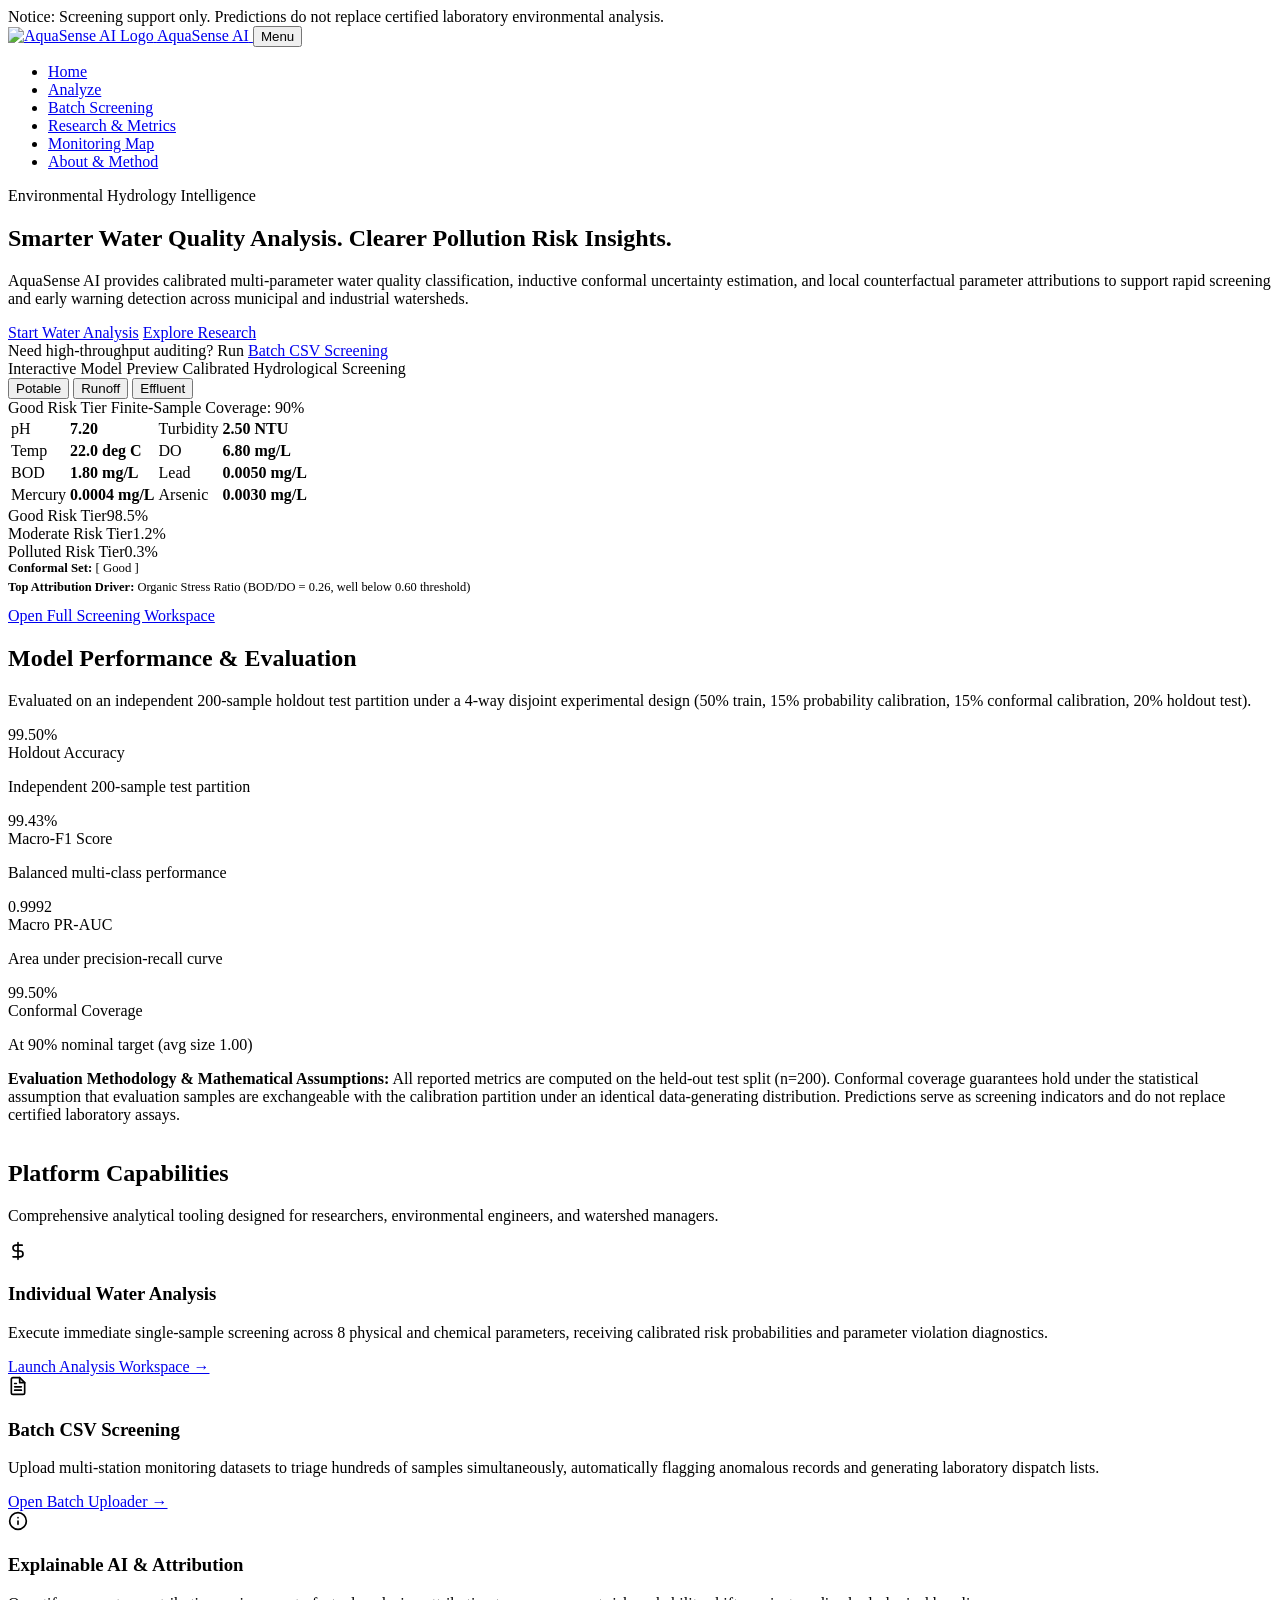
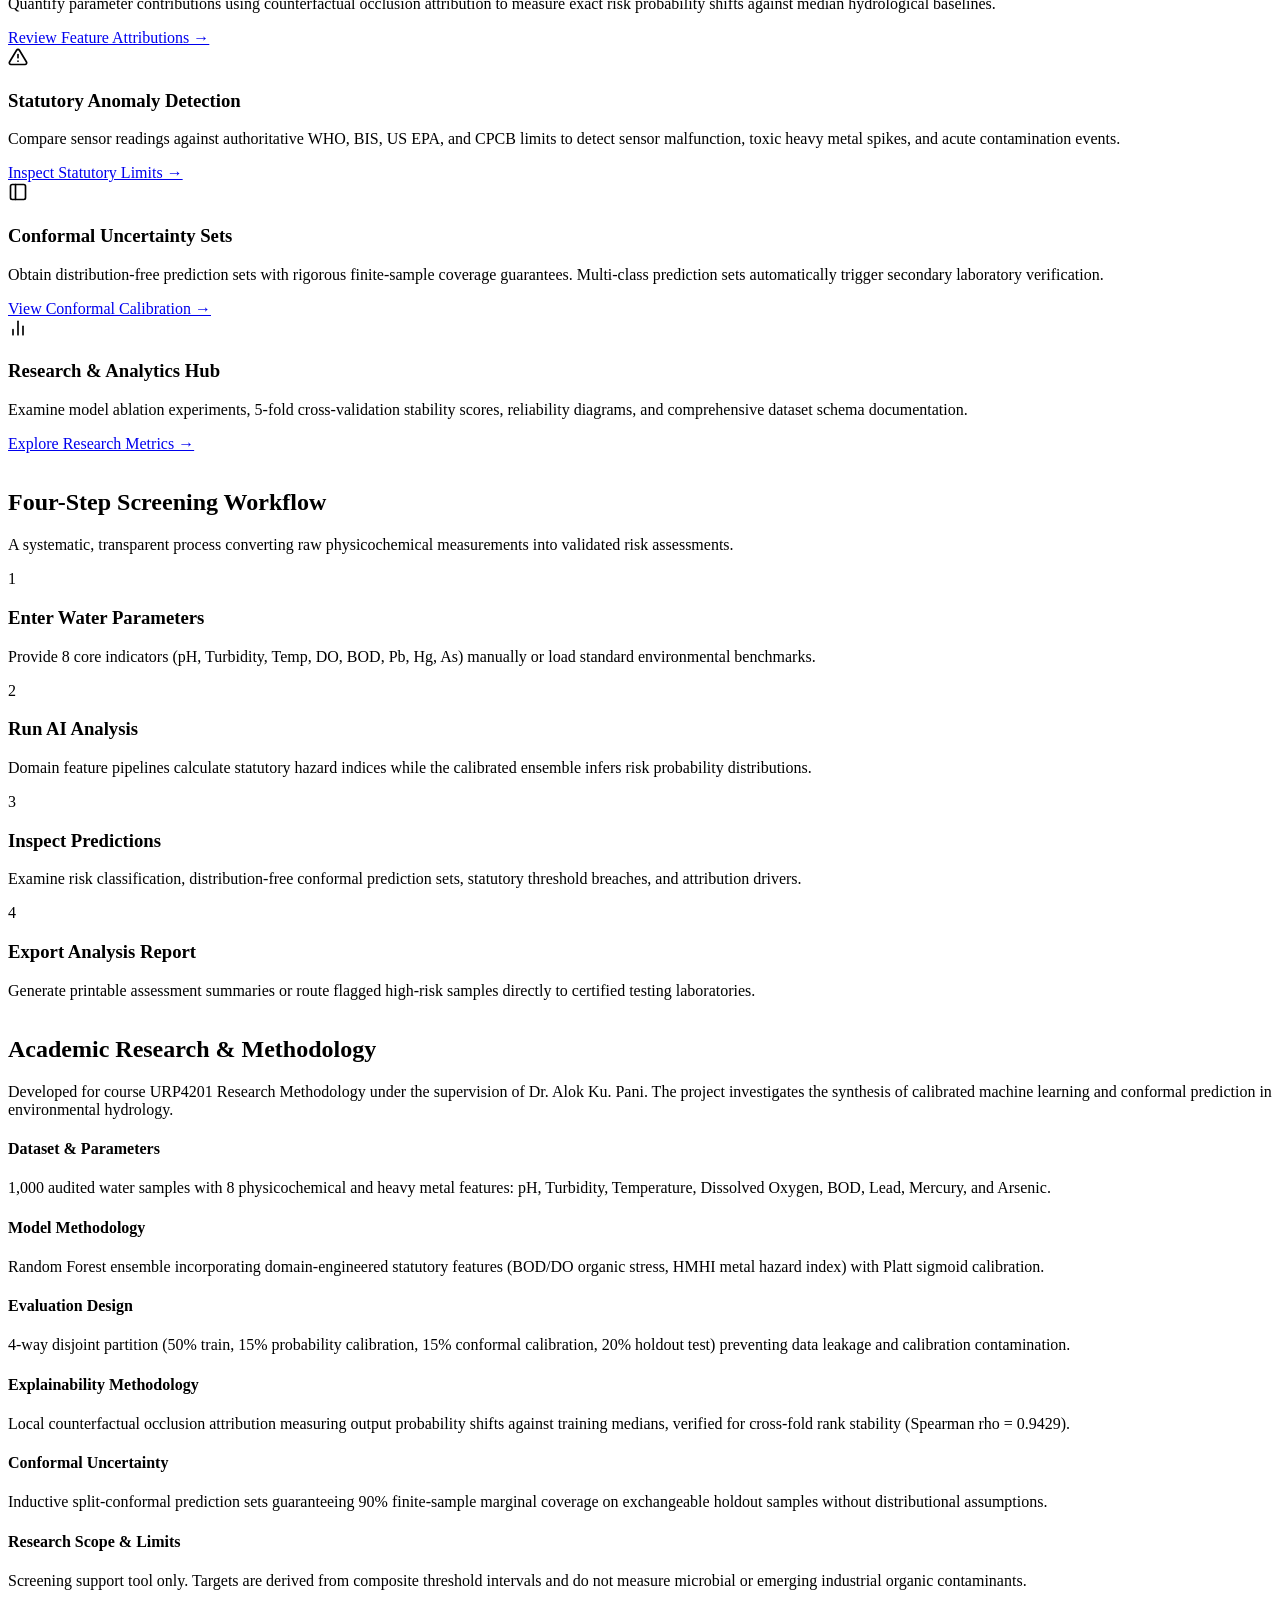
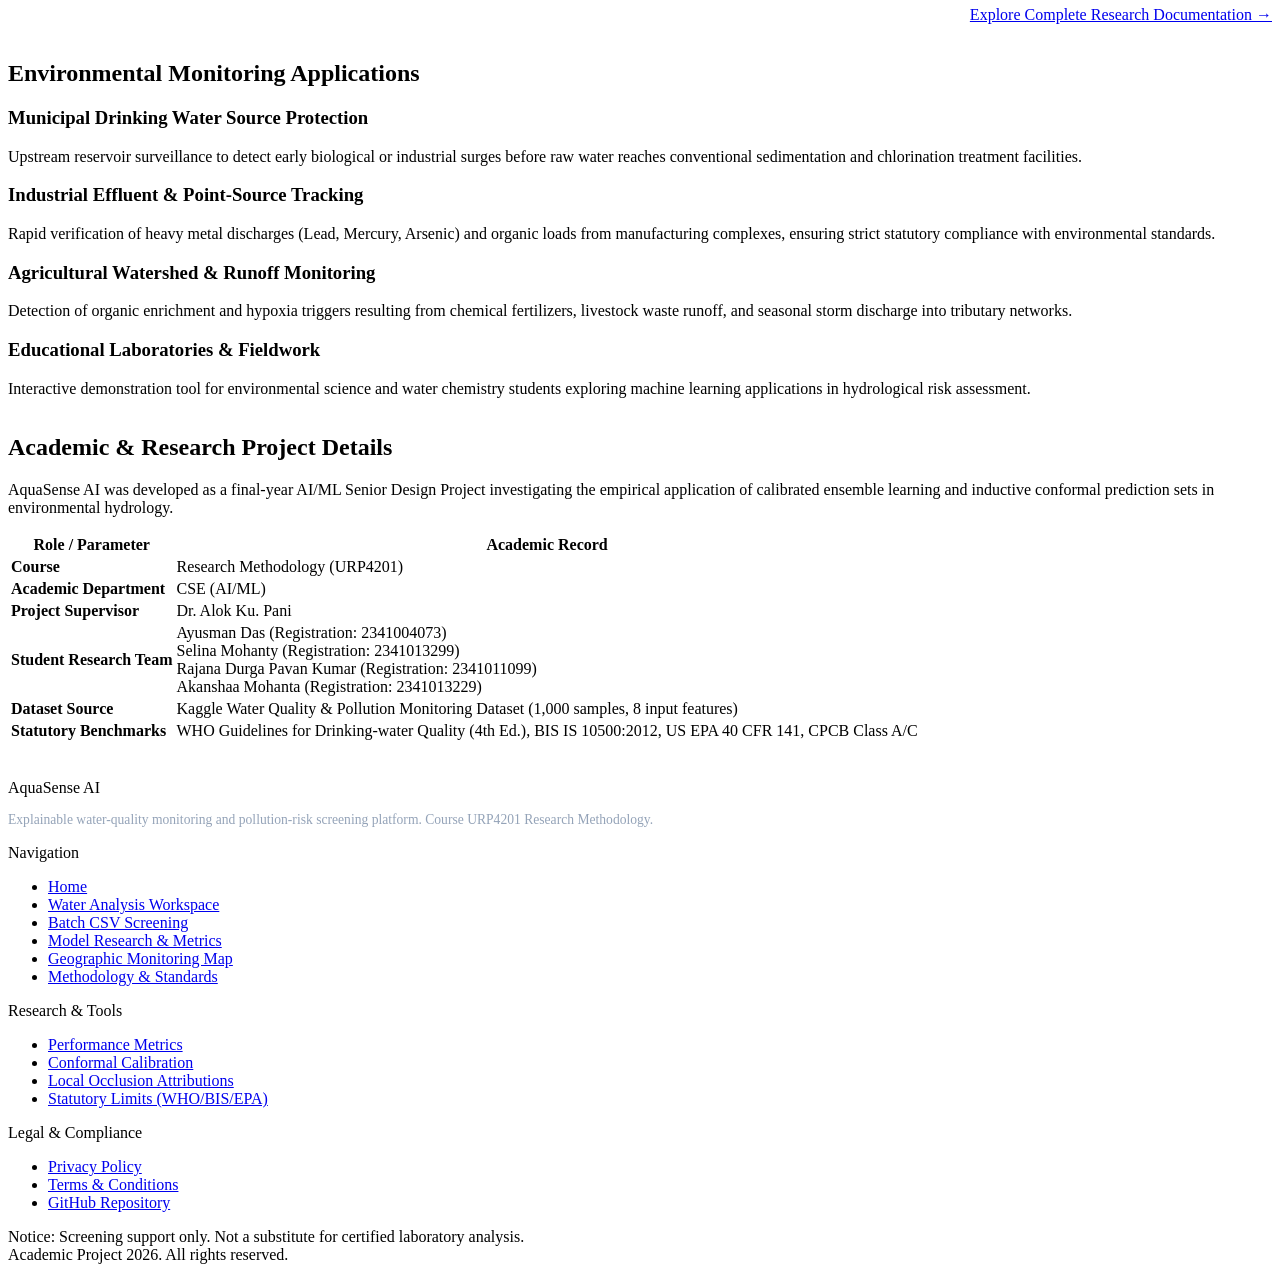
==== commit 851dc77a: "fix(platform): resolve prediction routing 404, serve diagnostic figures, set Bhubaneswar network, an" ====
--- a/web/index.html
+++ b/web/index.html
@@ -439,6 +439,10 @@
               <td>Research Methodology (URP4201)</td>
             </tr>
             <tr>
+              <td><strong>Academic Department</strong></td>
+              <td>CSE (AI/ML)</td>
+            </tr>
+            <tr>
               <td><strong>Project Supervisor</strong></td>
               <td>Dr. Alok Ku. Pani</td>
             </tr>
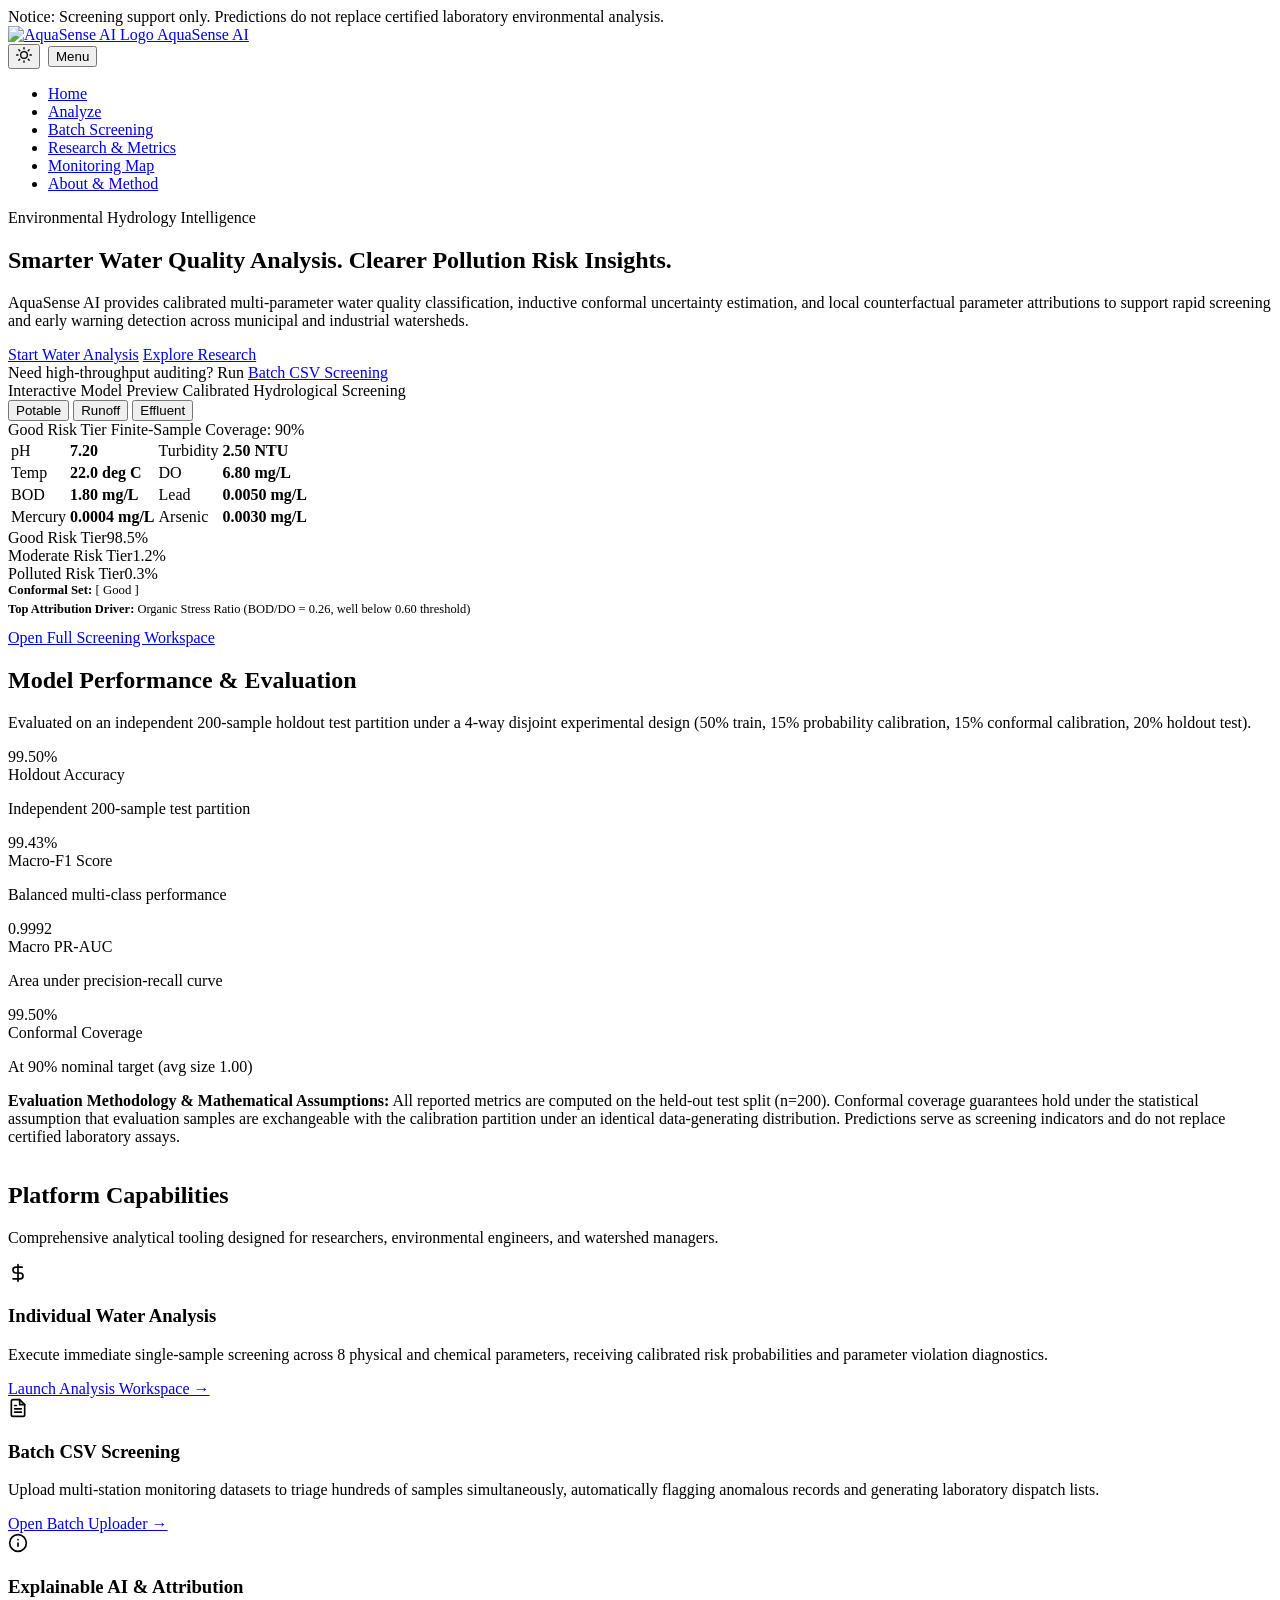
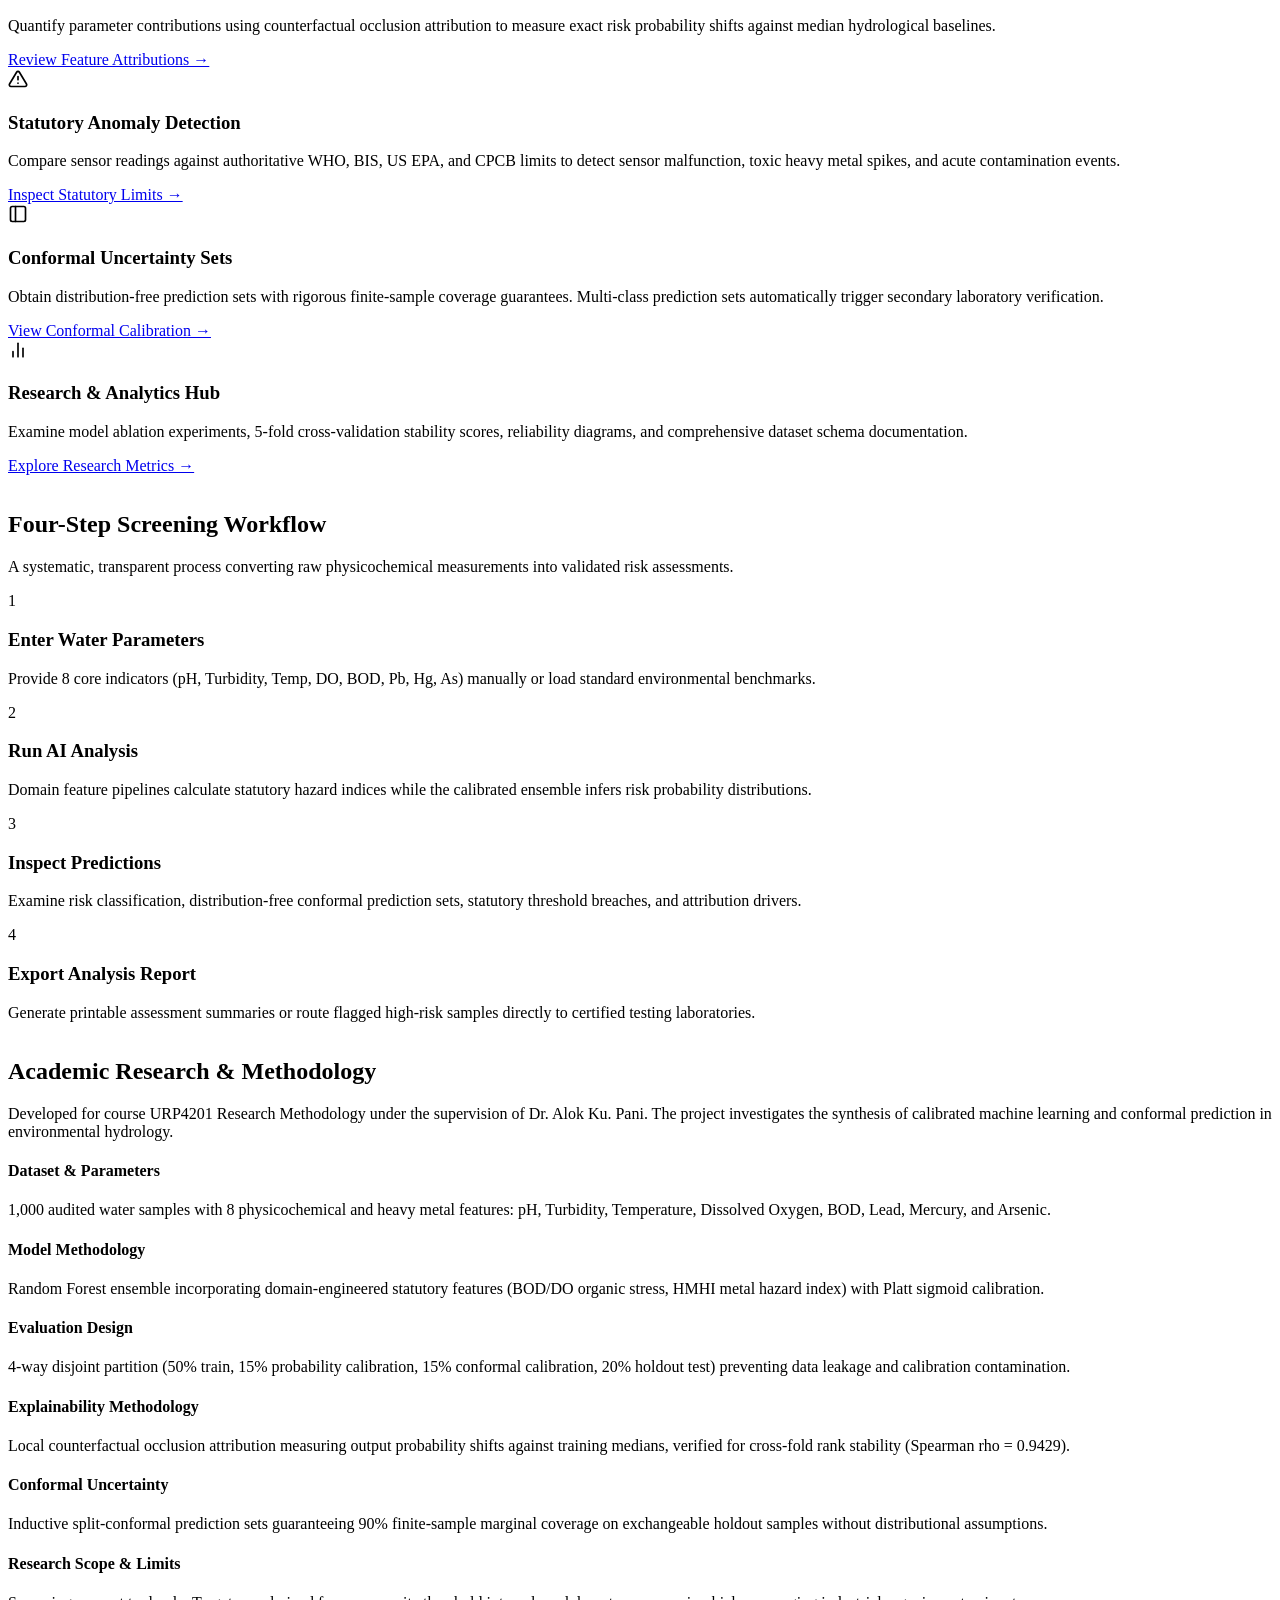
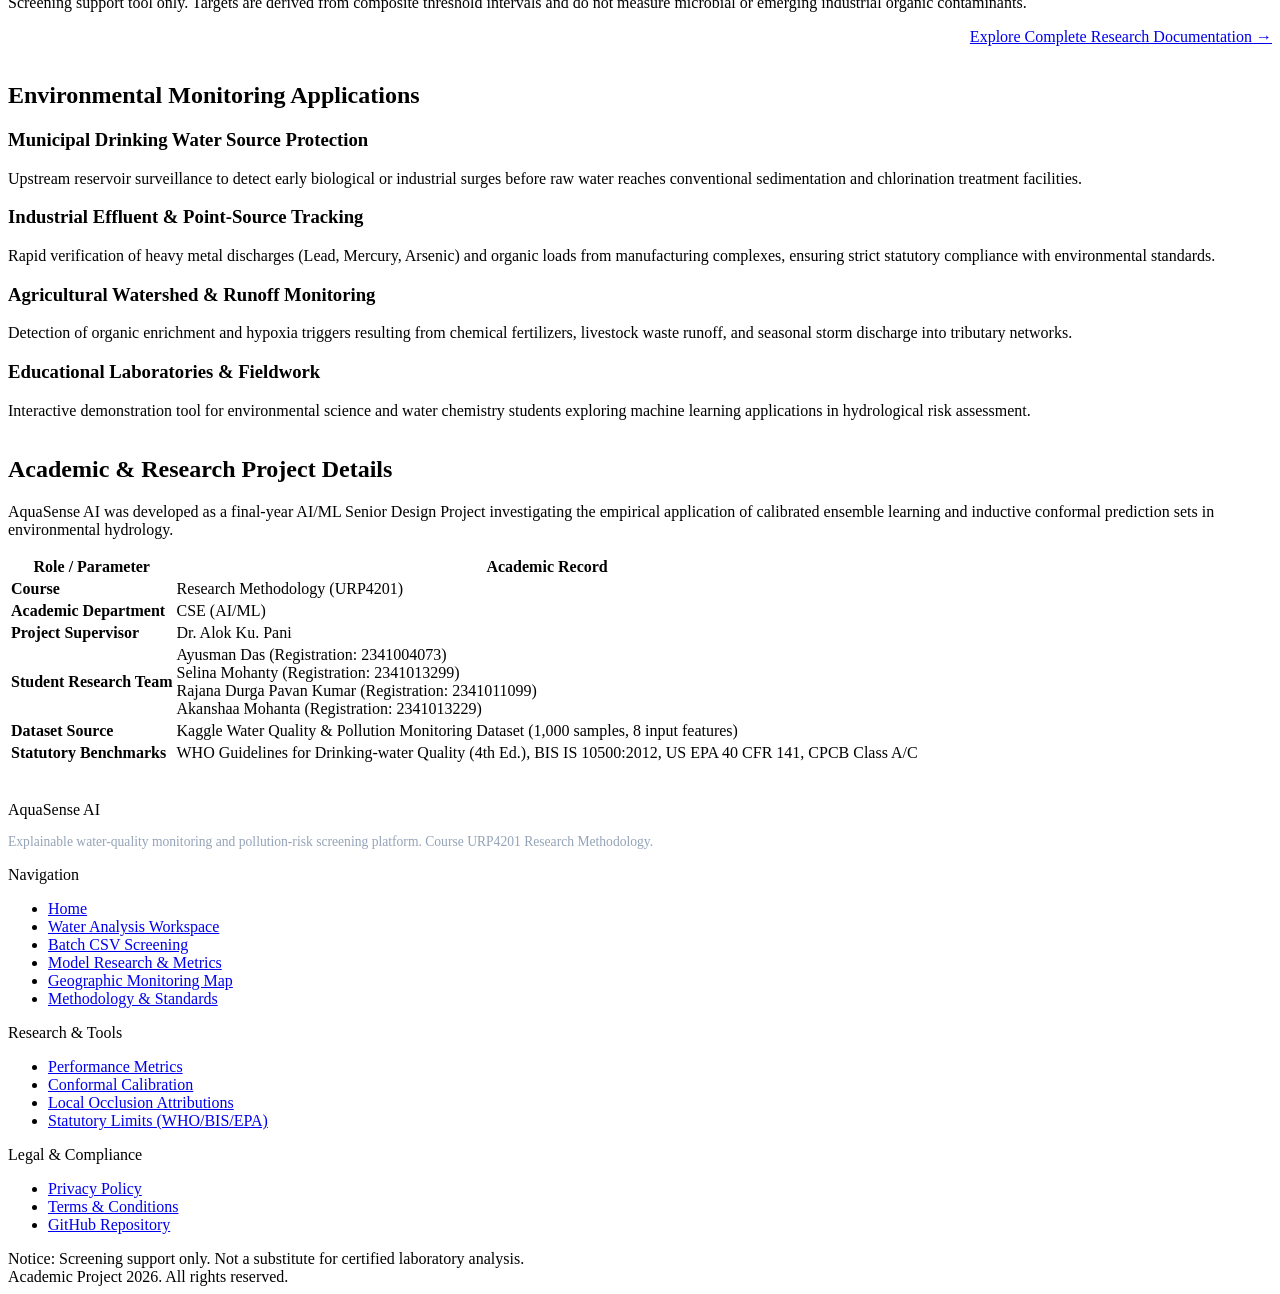
==== commit 7556fb7c: "feat(web): add theme switcher, live validation, batch drag-and-drop, lightbox modal, and accordions" ====
--- a/web/index.html
+++ b/web/index.html
@@ -24,7 +24,13 @@
         <img src="/favicon.svg" alt="AquaSense AI Logo" class="brand-logo" width="28" height="28">
         <span>AquaSense AI</span>
       </a>
-      <button class="mobile-nav-toggle" id="mobile-nav-btn" aria-label="Toggle Navigation Menu">Menu</button>
+      <div style="display: flex; align-items: center; gap: 8px;">
+        <button class="theme-toggle-btn" id="theme-toggle-btn" aria-label="Toggle dark mode" title="Toggle dark mode">
+          <svg class="sun-icon" width="16" height="16" viewBox="0 0 24 24" fill="none" stroke="currentColor" stroke-width="2" stroke-linecap="round" stroke-linejoin="round"><circle cx="12" cy="12" r="5"></circle><line x1="12" y1="1" x2="12" y2="3"></line><line x1="12" y1="21" x2="12" y2="23"></line><line x1="4.22" y1="4.22" x2="5.64" y2="5.64"></line><line x1="18.36" y1="18.36" x2="19.78" y2="19.78"></line><line x1="1" y1="12" x2="3" y2="12"></line><line x1="21" y1="12" x2="23" y2="12"></line><line x1="4.22" y1="19.78" x2="5.64" y2="18.36"></line><line x1="18.36" y1="5.64" x2="19.78" y2="4.22"></line></svg>
+          <svg class="moon-icon" width="16" height="16" viewBox="0 0 24 24" fill="none" stroke="currentColor" stroke-width="2" stroke-linecap="round" stroke-linejoin="round" style="display: none;"><path d="M21 12.79A9 9 0 1 1 11.21 3 7 7 0 0 0 21 12.79z"></path></svg>
+        </button>
+        <button class="mobile-nav-toggle" id="mobile-nav-btn" aria-label="Toggle Navigation Menu">Menu</button>
+      </div>
       <nav aria-label="Main Navigation">
         <ul class="nav-links" id="nav-menu">
           <li><a href="/index.html" class="active">Home</a></li>
@@ -50,8 +56,8 @@
           AquaSense AI provides calibrated multi-parameter water quality classification, inductive conformal uncertainty estimation, and local counterfactual parameter attributions to support rapid screening and early warning detection across municipal and industrial watersheds.
         </p>
         <div class="hero-actions">
-          <a href="/analyze.html" class="btn btn-primary">Start Water Analysis</a>
-          <a href="/results.html" class="btn btn-secondary">Explore Research</a>
+          <a href="/analyze.html" class="btn btn-primary" id="btn-start-analysis">Start Water Analysis</a>
+          <a href="/results.html" class="btn btn-secondary" id="btn-explore-research">Explore Research</a>
         </div>
         <div class="hero-batch-link">
           Need high-throughput auditing? Run <a href="/batch.html">Batch CSV Screening</a>
